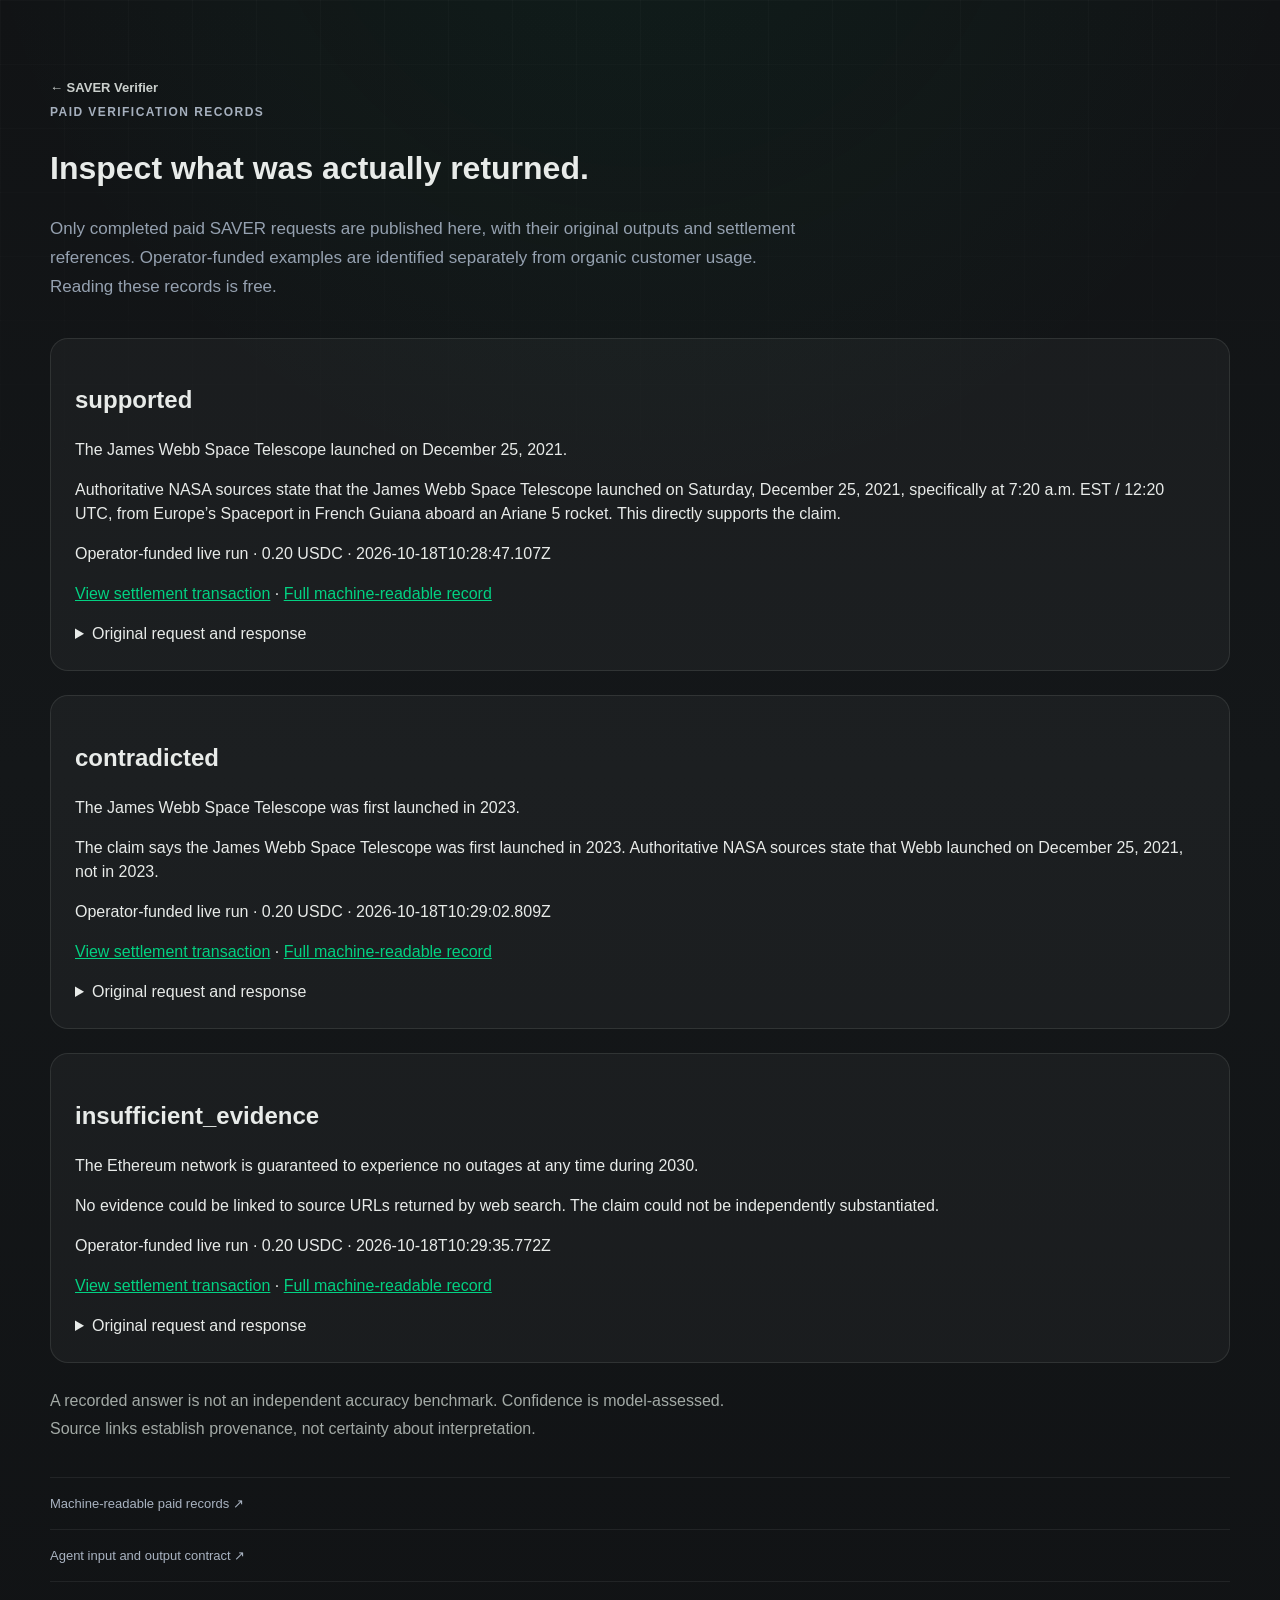
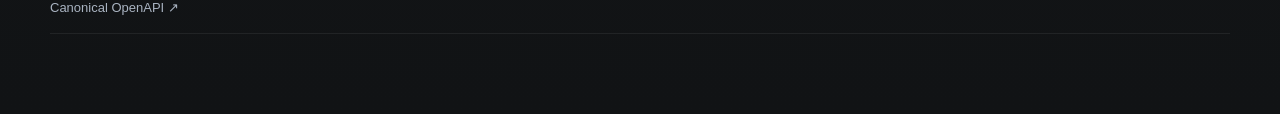
==== examples/index.html @ f785741b "Publish autonomous agent contracts and three genuine paid verification examples" ====
<!doctype html>
<html lang="en">
<head>
<meta charset="utf-8"><meta name="viewport" content="width=device-width,initial-scale=1">
<title>Paid verification records — SAVER Verifier</title>
<meta name="description" content="Actual operator-funded SAVER verification records with requests, responses and settlement references. No simulated outputs.">
<link rel="canonical" href="https://saververify.com/examples/">
<link rel="stylesheet" href="/styles.css"><link rel="icon" href="/favicon.svg" type="image/svg+xml">
</head>
<body><main class="shell example-page">
<a class="text-link" href="/">← SAVER Verifier</a>
<div class="section-heading"><span class="section-kicker">Paid verification records</span>
<h1>Inspect what was actually returned.</h1>
<p>Only completed paid SAVER requests are published here, with their original outputs and settlement references. Operator-funded examples are identified separately from organic customer usage. Reading these records is free.</p></div>
<div id="paid-records" class="example-list"><article class="example-card"><h2>supported</h2><p>The James Webb Space Telescope launched on December 25, 2021.</p><p>Authoritative NASA sources state that the James Webb Space Telescope launched on Saturday, December 25, 2021, specifically at 7:20 a.m. EST / 12:20 UTC, from Europe’s Spaceport in French Guiana aboard an Ariane 5 rocket. This directly supports the claim.</p><p>Operator-funded live run · 0.20 USDC · 2026-10-18T10:28:47.107Z</p><p><a href="https://basescan.org/tx/0x2c19eb3339f306b65682e3620b5ef20d0d8996d5da538718c95f332c08f8957e" rel="noreferrer">View settlement transaction</a> · <a href="webb-launch-date.json">Full machine-readable record</a></p><details><summary>Original request and response</summary><h3>Request</h3><pre>{
  &quot;claim&quot;: &quot;The James Webb Space Telescope launched on December 25, 2021.&quot;,
  &quot;context&quot;: &quot;Operator-funded paid example capture for the SAVER website. Assess the claim normally; do not tailor the verdict to an expected example category.&quot;
}</pre><h3>Response</h3><pre>{
  &quot;schemaVersion&quot;: &quot;2.0&quot;,
  &quot;requestId&quot;: &quot;saver-paid-example-20261018-webb-launch-date&quot;,
  &quot;status&quot;: &quot;supported&quot;,
  &quot;confidence&quot;: 0.99,
  &quot;explanation&quot;: &quot;Authoritative NASA sources state that the James Webb Space Telescope launched on Saturday, December 25, 2021, specifically at 7:20 a.m. EST / 12:20 UTC, from Europe’s Spaceport in French Guiana aboard an Ariane 5 rocket. This directly supports the claim.&quot;,
  &quot;domain&quot;: &quot;general-verification&quot;,
  &quot;timestamp&quot;: &quot;2026-10-18T10:28:46.217Z&quot;,
  &quot;confidenceType&quot;: &quot;model_assessed&quot;,
  &quot;evidence&quot;: [
    {
      &quot;id&quot;: &quot;e1&quot;,
      &quot;text&quot;: &quot;A NASA news article says Arianespace’s Ariane 5 rocket launched with NASA’s James Webb Space Telescope onboard on Saturday, Dec. 25, 2021, from the Guiana Space Centre in Kourou, French Guiana.&quot;,
      &quot;relation&quot;: &quot;supports&quot;,
      &quot;sourceIds&quot;: [
        &quot;s1&quot;
      ]
    }
  ],
  &quot;sources&quot;: [
    {
      &quot;id&quot;: &quot;s1&quot;,
      &quot;title&quot;: &quot;nasa.gov&quot;,
      &quot;url&quot;: &quot;https://www.nasa.gov/solar-system/nasas-webb-telescope-launches-to-see-first-galaxies-distant-worlds&quot;
    }
  ]
}</pre></details></article><article class="example-card"><h2>contradicted</h2><p>The James Webb Space Telescope was first launched in 2023.</p><p>The claim says the James Webb Space Telescope was first launched in 2023. Authoritative NASA sources state that Webb launched on December 25, 2021, not in 2023.</p><p>Operator-funded live run · 0.20 USDC · 2026-10-18T10:29:02.809Z</p><p><a href="https://basescan.org/tx/0x2ec38c4c9e566949212ee1dcc5f7c29d7182fbfc5908f9b1f6ebacd72a38ca81" rel="noreferrer">View settlement transaction</a> · <a href="webb-wrong-year.json">Full machine-readable record</a></p><details><summary>Original request and response</summary><h3>Request</h3><pre>{
  &quot;claim&quot;: &quot;The James Webb Space Telescope was first launched in 2023.&quot;,
  &quot;context&quot;: &quot;Operator-funded paid example capture for the SAVER website. Assess the claim normally; do not tailor the verdict to an expected example category.&quot;
}</pre><h3>Response</h3><pre>{
  &quot;schemaVersion&quot;: &quot;2.0&quot;,
  &quot;requestId&quot;: &quot;saver-paid-example-20261018-webb-wrong-year&quot;,
  &quot;status&quot;: &quot;contradicted&quot;,
  &quot;confidence&quot;: 0.99,
  &quot;explanation&quot;: &quot;The claim says the James Webb Space Telescope was first launched in 2023. Authoritative NASA sources state that Webb launched on December 25, 2021, not in 2023.&quot;,
  &quot;domain&quot;: &quot;general-verification&quot;,
  &quot;timestamp&quot;: &quot;2026-10-18T10:29:01.900Z&quot;,
  &quot;confidenceType&quot;: &quot;model_assessed&quot;,
  &quot;evidence&quot;: [
    {
      &quot;id&quot;: &quot;e1&quot;,
      &quot;text&quot;: &quot;A NASA news release published for the launch states that NASA’s James Webb Space Telescope launched at 7:20 a.m. EST on Saturday, December 25, 2021.&quot;,
      &quot;relation&quot;: &quot;contradicts&quot;,
      &quot;sourceIds&quot;: [
        &quot;s1&quot;
      ]
    }
  ],
  &quot;sources&quot;: [
    {
      &quot;id&quot;: &quot;s1&quot;,
      &quot;title&quot;: &quot;nasa.gov&quot;,
      &quot;url&quot;: &quot;https://www.nasa.gov/solar-system/nasas-webb-telescope-launches-to-see-first-galaxies-distant-worlds&quot;
    }
  ]
}</pre></details></article><article class="example-card"><h2>insufficient_evidence</h2><p>The Ethereum network is guaranteed to experience no outages at any time during 2030.</p><p>No evidence could be linked to source URLs returned by web search. The claim could not be independently substantiated.</p><p>Operator-funded live run · 0.20 USDC · 2026-10-18T10:29:35.772Z</p><p><a href="https://basescan.org/tx/0xedd1a785948a56e331753f829fb2a17b0570a62f57e8e623222a72f6e15004c4" rel="noreferrer">View settlement transaction</a> · <a href="future-guarantee.json">Full machine-readable record</a></p><details><summary>Original request and response</summary><h3>Request</h3><pre>{
  &quot;claim&quot;: &quot;The Ethereum network is guaranteed to experience no outages at any time during 2030.&quot;,
  &quot;context&quot;: &quot;Operator-funded paid example capture for the SAVER website. Assess the claim normally; do not tailor the verdict to an expected example category.&quot;
}</pre><h3>Response</h3><pre>{
  &quot;schemaVersion&quot;: &quot;2.0&quot;,
  &quot;requestId&quot;: &quot;saver-paid-example-20261018-future-guarantee&quot;,
  &quot;status&quot;: &quot;insufficient_evidence&quot;,
  &quot;confidence&quot;: 0,
  &quot;explanation&quot;: &quot;No evidence could be linked to source URLs returned by web search. The claim could not be independently substantiated.&quot;,
  &quot;domain&quot;: &quot;general-verification&quot;,
  &quot;timestamp&quot;: &quot;2026-10-18T10:29:35.033Z&quot;,
  &quot;confidenceType&quot;: &quot;model_assessed&quot;,
  &quot;evidence&quot;: [],
  &quot;sources&quot;: []
}</pre></details></article></div>
<p class="agent-note">A recorded answer is not an independent accuracy benchmark. Confidence is model-assessed. Source links establish provenance, not certainty about interpretation.</p>
<div class="link-stack"><a href="/examples.json">Machine-readable paid records ↗</a><a href="/agent-tool.json">Agent input and output contract ↗</a><a href="https://api.saververify.com/openapi.json">Canonical OpenAPI ↗</a></div>
</main></body></html>
---- styles.css ----
:root {
  --bg: #111315;
  --bg-2: #171a1d;
  --surface: rgba(255,255,255,.035);
  --surface-2: rgba(255,255,255,.055);
  --line: rgba(235,238,236,.10);
  --line-strong: rgba(235,238,236,.16);
  --text: #e8ebe9;
  --muted: #a3aaa6;
  --muted-2: #747b77;
  --accent: #03D182;
  --accent-2: #2a2e31;
  --accent-3: #5a615d;
  --danger: #ff7d7d;
  --shadow: 0 30px 80px rgba(0,0,0,.38);
  --radius: 24px;
  --radius-sm: 16px;
  --shell: 1180px;
}

* { box-sizing: border-box; }

html {
  scroll-behavior: smooth;
  background: var(--bg);
}

body {
  margin: 0;
  min-width: 320px;
  background:
    radial-gradient(circle at 50% -10%, rgba(3,209,130,.06), transparent 34%),
    linear-gradient(180deg, #111315 0%, #141719 45%, #111315 100%);
  color: var(--text);
  font-family: "Nunito", ui-sans-serif, -apple-system, BlinkMacSystemFont, "Segoe UI", sans-serif;
  line-height: 1.5;
  overflow-x: hidden;
}

body::before {
  content: "";
  position: fixed;
  inset: 0;
  pointer-events: none;
  background-image:
    linear-gradient(rgba(255,255,255,.018) 1px, transparent 1px),
    linear-gradient(90deg, rgba(255,255,255,.018) 1px, transparent 1px);
  background-size: 64px 64px;
  mask-image: linear-gradient(to bottom, black, transparent 70%);
  z-index: 0;
}

a { color: inherit; text-decoration: none; }
button, input, textarea, select { font: inherit; }

::selection {
  background: rgba(113,246,187,.25);
  color: white;
}

.shell {
  width: min(calc(100% - 40px), var(--shell));
  margin-inline: auto;
  position: relative;
  z-index: 2;
}

.noise {
  position: fixed;
  inset: 0;
  z-index: 1;
  pointer-events: none;
  opacity: .025;
  background-image: url("data:image/svg+xml,%3Csvg viewBox='0 0 180 180' xmlns='http://www.w3.org/2000/svg'%3E%3Cfilter id='n'%3E%3CfeTurbulence type='fractalNoise' baseFrequency='.9' numOctaves='4' stitchTiles='stitch'/%3E%3C/filter%3E%3Crect width='100%25' height='100%25' filter='url(%23n)' opacity='.85'/%3E%3C/svg%3E");
}

.page-glow {
  position: fixed;
  width: 540px;
  height: 540px;
  border-radius: 50%;
  filter: blur(120px);
  opacity: .09;
  pointer-events: none;
  z-index: 0;
}
.page-glow-a { top: 8%; left: -240px; background: #03D182; }
.page-glow-b { top: 38%; right: -250px; background: #4a504c; }

.site-header {
  position: sticky;
  top: 0;
  z-index: 20;
  backdrop-filter: blur(18px);
  -webkit-backdrop-filter: blur(18px);
  background: linear-gradient(to bottom, rgba(17,19,21,.94), rgba(17,19,21,.72));
  border-bottom: 1px solid rgba(255,255,255,.055);
}

.nav-wrap {
  height: 78px;
  display: flex;
  align-items: center;
  justify-content: space-between;
  gap: 30px;
}

.brand {
  display: inline-flex;
  align-items: center;
  gap: 11px;
  flex: 0 0 auto;
}

.brand-mark {
  width: 34px;
  height: 34px;
  display: grid;
  place-items: center;
}

.brand-mark svg {
  width: 34px;
  height: 34px;
  fill: rgba(113,246,187,.06);
  stroke: var(--accent);
  stroke-width: 1.8;
  stroke-linejoin: round;
  stroke-linecap: round;
}

.brand-copy {
  display: flex;
  align-items: baseline;
  gap: 7px;
  letter-spacing: -.02em;
}
.brand-copy strong {
  font-size: 14px;
  letter-spacing: .09em;
}
.brand-copy span {
  color: var(--muted);
  font-size: 14px;
}

.desktop-nav {
  display: flex;
  align-items: center;
  gap: 30px;
  margin-left: auto;
}

.desktop-nav a {
  color: #b4bdc9;
  font-size: 14px;
  transition: color .2s ease;
}
.desktop-nav a:hover { color: #ecefed; }

.button {
  min-height: 46px;
  padding: 0 18px;
  border: 1px solid var(--line);
  border-radius: 12px;
  display: inline-flex;
  align-items: center;
  justify-content: center;
  gap: 10px;
  font-size: 14px;
  font-weight: 650;
  letter-spacing: -.01em;
  transition: transform .2s ease, border-color .2s ease, background .2s ease, color .2s ease;
}

.button:hover { transform: translateY(-1px); }

.button-primary {
  color: #0f1512;
  border-color: rgba(113,246,187,.75);
  background: linear-gradient(135deg, #03D182, #03bd76);
  box-shadow: 0 12px 34px rgba(93,243,178,.14), inset 0 1px rgba(255,255,255,.5);
}
.button-primary:hover { background: linear-gradient(135deg, #18dc92, #03c67b); }

.button-secondary {
  color: #d9ddda;
  background: rgba(255,255,255,.035);
}
.button-secondary:hover {
  background: rgba(255,255,255,.06);
  border-color: var(--line-strong);
}

.button-ghost {
  min-height: 40px;
  padding-inline: 15px;
  color: #d0d5d2;
  background: rgba(255,255,255,.028);
}

.button-large {
  min-height: 54px;
  border-radius: 14px;
  padding-inline: 22px;
  font-size: 15px;
}

.hero {
  min-height: 760px;
  padding-top: 112px;
  padding-bottom: 110px;
  display: grid;
  grid-template-columns: 1.02fr .98fr;
  align-items: center;
  gap: 76px;
}

.eyebrow, .section-kicker {
  color: #a6b0be;
  font-size: 12px;
  font-weight: 700;
  letter-spacing: .12em;
  text-transform: uppercase;
}

.eyebrow {
  display: inline-flex;
  align-items: center;
  gap: 9px;
  padding: 7px 10px 7px 9px;
  border: 1px solid rgba(255,255,255,.08);
  border-radius: 999px;
  background: rgba(255,255,255,.025);
}

.eyebrow-separator { color: #59605c; }

.live-dot {
  width: 7px;
  height: 7px;
  border-radius: 50%;
  background: var(--accent);
  box-shadow: 0 0 0 5px rgba(113,246,187,.08), 0 0 18px rgba(113,246,187,.6);
}

.hero h1 {
  margin: 28px 0 24px;
  font-size: clamp(60px, 6.2vw, 92px);
  line-height: .98;
  letter-spacing: -.065em;
  max-width: 780px;
}

.gradient-text {
  color: transparent;
  background: linear-gradient(90deg, #e5e8e6 0%, #03D182 46%, #a6aca8 100%);
  -webkit-background-clip: text;
  background-clip: text;
}

.hero-lede {
  max-width: 640px;
  margin: 0;
  color: #aeb8c5;
  font-size: 19px;
  line-height: 1.7;
  letter-spacing: -.015em;
}

.hero-actions {
  display: flex;
  align-items: center;
  gap: 12px;
  margin-top: 34px;
  flex-wrap: wrap;
}

.hero-micro {
  margin-top: 27px;
  display: flex;
  align-items: center;
  gap: 14px;
  flex-wrap: wrap;
  color: #7d8581;
  font-size: 12px;
}
.hero-micro span:not(:last-child)::after {
  content: "•";
  margin-left: 14px;
  color: #434946;
}

.hero-panel {
  position: relative;
  min-height: 520px;
  display: grid;
  place-items: center;
}

.terminal-card {
  width: 100%;
  max-width: 520px;
  border: 1px solid rgba(255,255,255,.12);
  border-radius: 24px;
  background:
    linear-gradient(180deg, rgba(255,255,255,.055), rgba(255,255,255,.018)),
    rgba(9,13,19,.78);
  box-shadow: var(--shadow), inset 0 1px rgba(255,255,255,.06);
  overflow: hidden;
  position: relative;
}

.terminal-card::before {
  content: "";
  position: absolute;
  inset: 0;
  pointer-events: none;
  background: radial-gradient(circle at 65% 0%, rgba(113,246,187,.07), transparent 33%);
}

.terminal-top {
  height: 56px;
  padding: 0 18px;
  border-bottom: 1px solid rgba(255,255,255,.07);
  display: grid;
  grid-template-columns: 1fr auto 1fr;
  align-items: center;
  position: relative;
  z-index: 1;
}

.terminal-dots { display: flex; gap: 6px; }
.terminal-dots span {
  width: 7px;
  height: 7px;
  border-radius: 50%;
  background: #3a4350;
}
.terminal-label {
  color: #7e8782;
  font-family: ui-monospace, SFMono-Regular, Menlo, Consolas, monospace;
  font-size: 11px;
}
.terminal-status {
  justify-self: end;
  color: var(--accent);
  font-size: 10px;
  font-weight: 800;
  letter-spacing: .12em;
}

.terminal-flow {
  padding: 28px 22px 24px;
  position: relative;
  z-index: 1;
}

.flow-row {
  display: grid;
  grid-template-columns: 34px 1fr;
  gap: 14px;
  align-items: start;
}

.flow-index {
  width: 30px;
  height: 30px;
  display: grid;
  place-items: center;
  border: 1px solid rgba(255,255,255,.1);
  border-radius: 9px;
  color: #6f7873;
  font-size: 10px;
  font-weight: 800;
  background: rgba(255,255,255,.025);
}

.flow-main { min-width: 0; }

.flow-label {
  display: block;
  margin: 0 0 8px;
  color: #69716d;
  font-size: 10px;
  font-weight: 800;
  letter-spacing: .12em;
  text-transform: uppercase;
}

.flow-main code {
  display: block;
  color: #d4d9d6;
  font-family: ui-monospace, SFMono-Regular, Menlo, Consolas, monospace;
  font-size: 12px;
  line-height: 1.65;
  white-space: normal;
}

.flow-connector {
  width: 1px;
  height: 26px;
  margin: 7px 0 7px 15px;
  background: linear-gradient(to bottom, rgba(113,246,187,.36), rgba(113,246,187,.03));
}

.verify-chip {
  display: inline-flex;
  align-items: center;
  min-height: 29px;
  padding: 0 10px;
  border: 1px solid rgba(113,246,187,.18);
  border-radius: 999px;
  color: #72e2b4;
  background: rgba(113,246,187,.055);
  font-size: 11px;
  font-weight: 700;
}

.result-row .flow-index {
  border-color: rgba(113,246,187,.22);
  color: var(--accent);
}

.result-grid {
  display: grid;
  grid-template-columns: repeat(3, 1fr);
  border: 1px solid rgba(255,255,255,.08);
  border-radius: 12px;
  overflow: hidden;
}

.result-grid > div {
  padding: 11px 12px;
  background: rgba(255,255,255,.02);
}
.result-grid > div + div {
  border-left: 1px solid rgba(255,255,255,.06);
}
.result-grid span {
  display: block;
  color: #747c78;
  font-size: 9px;
  text-transform: uppercase;
  letter-spacing: .08em;
}
.result-grid strong {
  display: block;
  margin-top: 4px;
  color: #d6dbd8;
  font-size: 10px;
}
.result-grid strong.positive { color: var(--accent); }

.terminal-footer {
  padding: 14px 20px;
  border-top: 1px solid rgba(255,255,255,.06);
  display: flex;
  gap: 12px;
  flex-wrap: wrap;
  background: rgba(0,0,0,.12);
}
.terminal-footer span {
  color: #646d68;
  font-family: ui-monospace, SFMono-Regular, Menlo, Consolas, monospace;
  font-size: 9px;
}

.floating-badge {
  position: absolute;
  padding: 12px 14px;
  min-width: 185px;
  display: flex;
  align-items: center;
  gap: 11px;
  border: 1px solid rgba(255,255,255,.1);
  border-radius: 15px;
  background: rgba(10,14,20,.83);
  box-shadow: 0 18px 45px rgba(0,0,0,.32);
  backdrop-filter: blur(14px);
}
.badge-a { right: -34px; top: 82px; }
.badge-b { left: -36px; bottom: 72px; }
.badge-icon {
  width: 31px;
  height: 31px;
  display: grid;
  place-items: center;
  border-radius: 10px;
  color: var(--accent);
  background: rgba(113,246,187,.06);
  border: 1px solid rgba(113,246,187,.15);
  font-weight: 800;
}
.floating-badge strong,
.floating-badge span { display: block; }
.floating-badge strong { font-size: 11px; }
.floating-badge div span {
  margin-top: 2px;
  color: #737b77;
  font-size: 10px;
}

.proof-strip {
  border-top: 1px solid rgba(255,255,255,.06);
  border-bottom: 1px solid rgba(255,255,255,.06);
  background: rgba(255,255,255,.015);
}

.proof-grid {
  min-height: 116px;
  display: grid;
  grid-template-columns: repeat(5, 1fr);
}

.proof-item {
  padding: 26px 24px;
  display: flex;
  flex-direction: column;
  justify-content: center;
  gap: 5px;
}
.proof-item + .proof-item { border-left: 1px solid rgba(255,255,255,.055); }
.proof-kicker {
  color: #6a726e;
  font-size: 9px;
  font-weight: 800;
  letter-spacing: .11em;
  text-transform: uppercase;
}
.proof-item strong {
  color: #dce2e9;
  font-size: 15px;
  letter-spacing: -.02em;
}

.section {
  padding-top: 126px;
  padding-bottom: 126px;
}

.section-dark {
  border-top: 1px solid rgba(255,255,255,.055);
  border-bottom: 1px solid rgba(255,255,255,.055);
  background:
    radial-gradient(circle at 50% 0%, rgba(113,246,187,.045), transparent 35%),
    rgba(255,255,255,.012);
}

.section-heading { max-width: 820px; }
.section-heading.compact { max-width: 650px; }
.section-heading h2,
.security-copy h2,
.code-copy h2,
.cta-inner h2 {
  margin: 16px 0 20px;
  font-size: clamp(38px, 4.4vw, 62px);
  line-height: 1.06;
  letter-spacing: -.052em;
}
.section-heading p,
.security-copy p,
.code-copy p {
  max-width: 760px;
  margin: 0;
  color: #95a1b0;
  font-size: 17px;
  line-height: 1.72;
}
.section-heading em {
  color: #d7dcd9;
  font-style: normal;
}

.feature-grid {
  margin-top: 62px;
  display: grid;
  grid-template-columns: repeat(3, 1fr);
  gap: 16px;
}

.feature-card {
  min-height: 270px;
  padding: 26px;
  border: 1px solid rgba(255,255,255,.08);
  border-radius: 22px;
  background:
    linear-gradient(180deg, rgba(255,255,255,.03), rgba(255,255,255,.012));
  transition: transform .22s ease, border-color .22s ease, background .22s ease;
}
.feature-card:hover {
  transform: translateY(-3px);
  border-color: rgba(113,246,187,.18);
  background: linear-gradient(180deg, rgba(113,246,187,.035), rgba(255,255,255,.014));
}
.feature-icon {
  width: 37px;
  height: 37px;
  display: grid;
  place-items: center;
  border: 1px solid rgba(255,255,255,.08);
  border-radius: 11px;
  color: #7d8999;
  font-size: 10px;
  font-weight: 800;
  background: rgba(255,255,255,.02);
}
.feature-card h3 {
  margin: 56px 0 12px;
  font-size: 20px;
  letter-spacing: -.03em;
}
.feature-card p {
  margin: 0;
  color: #8b97a7;
  font-size: 14px;
  line-height: 1.7;
}

.workflow {
  margin-top: 56px;
  display: grid;
  grid-template-columns: 1fr auto 1fr auto 1fr auto 1fr;
  align-items: stretch;
  border: 1px solid rgba(255,255,255,.08);
  border-radius: 22px;
  overflow: hidden;
  background: rgba(255,255,255,.016);
}

.workflow-step {
  min-height: 220px;
  padding: 24px;
}
.workflow-step span {
  color: #68716c;
  font-size: 10px;
  font-weight: 800;
}
.workflow-step strong {
  display: block;
  margin-top: 58px;
  font-size: 20px;
  letter-spacing: -.03em;
}
.workflow-step p {
  margin: 10px 0 0;
  color: #838b87;
  font-size: 13px;
  line-height: 1.6;
}
.workflow-step.emphasis {
  background: linear-gradient(180deg, rgba(113,246,187,.05), rgba(113,246,187,.012));
}
.workflow-step.emphasis strong { color: #7de4b8; }
.workflow-arrow {
  display: grid;
  place-items: center;
  color: #3f4b58;
  font-size: 18px;
}

.code-section {
  display: grid;
  grid-template-columns: .82fr 1.18fr;
  gap: 82px;
  align-items: center;
}

.code-copy code {
  color: #78e7b5;
  font-family: ui-monospace, SFMono-Regular, Menlo, Consolas, monospace;
}

.link-stack {
  margin-top: 34px;
  border-top: 1px solid rgba(255,255,255,.07);
}
.link-stack a {
  min-height: 52px;
  display: flex;
  align-items: center;
  justify-content: space-between;
  border-bottom: 1px solid rgba(255,255,255,.07);
  color: #a9b3c1;
  font-size: 13px;
  transition: color .2s ease, padding .2s ease;
}
.link-stack a:hover {
  color: white;
  padding-left: 5px;
}

.code-card {
  border: 1px solid rgba(255,255,255,.11);
  border-radius: 22px;
  background: #080b10;
  overflow: hidden;
  box-shadow: var(--shadow);
}

.code-tabs {
  height: 54px;
  padding: 0 14px;
  display: flex;
  align-items: center;
  gap: 5px;
  border-bottom: 1px solid rgba(255,255,255,.07);
  background: rgba(255,255,255,.018);
}

.code-tab, .copy-button {
  border: 0;
  color: #747c78;
  background: transparent;
  cursor: pointer;
  font-size: 11px;
  font-weight: 700;
}
.code-tab {
  height: 32px;
  padding: 0 10px;
  border-radius: 8px;
}
.code-tab.active {
  color: #d8ddda;
  background: rgba(255,255,255,.055);
}
.copy-button {
  margin-left: auto;
  padding: 7px 9px;
  border: 1px solid rgba(255,255,255,.07);
  border-radius: 8px;
}
.copy-button:hover { color: white; }

.code-pane {
  min-height: 330px;
  margin: 0;
  padding: 30px;
  display: none;
  overflow-x: auto;
}
.code-pane.active { display: block; }
.code-pane code {
  color: #aeb8c6;
  font-family: ui-monospace, SFMono-Regular, Menlo, Consolas, monospace;
  font-size: 13px;
  line-height: 1.8;
  white-space: pre-wrap;
}

.security-section {
  border-top: 1px solid rgba(255,255,255,.055);
  border-bottom: 1px solid rgba(255,255,255,.055);
  background:
    radial-gradient(circle at 10% 20%, rgba(113,246,187,.045), transparent 32%),
    rgba(255,255,255,.012);
}

.security-grid {
  display: grid;
  grid-template-columns: .9fr 1.1fr;
  gap: 84px;
  align-items: center;
}

.text-link {
  display: inline-flex;
  gap: 8px;
  margin-top: 30px;
  color: #cbd0cd;
  font-size: 13px;
  font-weight: 700;
}
.text-link:hover { color: var(--accent); }

.security-card {
  border: 1px solid rgba(255,255,255,.1);
  border-radius: 22px;
  overflow: hidden;
  background: linear-gradient(180deg, rgba(255,255,255,.035), rgba(255,255,255,.015));
  box-shadow: 0 24px 70px rgba(0,0,0,.22);
}

.audit-row {
  min-height: 106px;
  padding: 24px;
  display: grid;
  grid-template-columns: auto 1fr auto;
  gap: 14px;
  align-items: center;
  border-bottom: 1px solid rgba(255,255,255,.07);
  background: rgba(113,246,187,.025);
}
.audit-mark {
  width: 42px;
  height: 42px;
  display: grid;
  place-items: center;
  border-radius: 50%;
  color: #0f1512;
  background: var(--accent);
  font-weight: 900;
}
.audit-label {
  display: block;
  color: #758293;
  font-size: 10px;
  text-transform: uppercase;
  letter-spacing: .08em;
}
.audit-row strong {
  display: block;
  margin-top: 3px;
  font-size: 20px;
  letter-spacing: -.02em;
}
.audit-version {
  color: #79817d;
  font-family: ui-monospace, SFMono-Regular, Menlo, Consolas, monospace;
  font-size: 11px;
}

.security-points > div {
  padding: 20px 24px;
  display: grid;
  grid-template-columns: 30px 1fr;
  gap: 13px;
}
.security-points > div + div { border-top: 1px solid rgba(255,255,255,.06); }
.security-points span {
  color: #5f6c7c;
  font-size: 10px;
  font-weight: 800;
}
.security-points p {
  margin: 0;
  color: #9aa5b4;
  font-size: 13px;
  line-height: 1.65;
}

.ecosystem-grid {
  margin-top: 54px;
  display: grid;
  grid-template-columns: repeat(2, 1fr);
  gap: 14px;
}

.ecosystem-card {
  position: relative;
  min-height: 230px;
  padding: 26px;
  border: 1px solid rgba(255,255,255,.08);
  border-radius: 20px;
  background: rgba(255,255,255,.018);
  transition: transform .2s ease, border-color .2s ease, background .2s ease;
}
.ecosystem-card:hover {
  transform: translateY(-2px);
  border-color: rgba(113,246,187,.18);
  background: rgba(113,246,187,.018);
}
.ecosystem-tag {
  color: #667385;
  font-size: 9px;
  font-weight: 800;
  letter-spacing: .11em;
  text-transform: uppercase;
}
.ecosystem-card strong {
  display: block;
  margin-top: 46px;
  font-size: 22px;
  letter-spacing: -.03em;
}
.ecosystem-card p {
  max-width: 430px;
  margin: 10px 0 0;
  color: #8490a0;
  font-size: 13px;
  line-height: 1.65;
}
.ecosystem-card p code {
  color: #75dfb1;
  font-family: ui-monospace, SFMono-Regular, Menlo, Consolas, monospace;
}
.ecosystem-arrow {
  position: absolute;
  right: 22px;
  top: 22px;
  color: #566373;
}

.cta-section {
  padding: 80px 0;
  border-top: 1px solid rgba(255,255,255,.06);
  background:
    radial-gradient(circle at 70% 50%, rgba(113,246,187,.075), transparent 26%),
    linear-gradient(180deg, rgba(255,255,255,.015), transparent);
}

.cta-inner {
  min-height: 330px;
  padding: 60px;
  display: grid;
  grid-template-columns: 1fr auto;
  gap: 50px;
  align-items: center;
  border: 1px solid rgba(255,255,255,.09);
  border-radius: 28px;
  background:
    radial-gradient(circle at 84% 34%, rgba(113,246,187,.08), transparent 24%),
    linear-gradient(135deg, rgba(255,255,255,.045), rgba(255,255,255,.014));
  box-shadow: inset 0 1px rgba(255,255,255,.04);
}

.cta-inner h2 {
  margin-bottom: 0;
  max-width: 700px;
}

.cta-actions {
  display: flex;
  flex-direction: column;
  align-items: stretch;
  gap: 12px;
}

.cta-note {
  color: #6f7773;
  font-size: 10px;
  text-align: center;
}

.site-footer {
  padding: 54px 0 70px;
  border-top: 1px solid rgba(255,255,255,.06);
}

.footer-grid {
  display: grid;
  grid-template-columns: 1.3fr 1fr auto;
  gap: 50px;
  align-items: start;
}
.footer-brand { margin-bottom: 15px; }
.footer-grid p {
  margin: 0;
  color: #6b736f;
  font-size: 12px;
}
.footer-links {
  display: grid;
  grid-template-columns: repeat(2, minmax(0, 1fr));
  gap: 11px 30px;
}
.footer-links a,
.footer-meta span {
  color: #79817d;
  font-size: 12px;
}
.footer-links a:hover { color: white; }
.footer-meta {
  display: flex;
  flex-direction: column;
  gap: 9px;
  text-align: right;
}

.reveal {
  opacity: 0;
  transform: translateY(18px);
  transition: opacity .7s cubic-bezier(.22,.61,.36,1), transform .7s cubic-bezier(.22,.61,.36,1);
}
.reveal.visible {
  opacity: 1;
  transform: translateY(0);
}
.reveal-delay { transition-delay: .12s; }

@media (prefers-reduced-motion: reduce) {
  html { scroll-behavior: auto; }
  .reveal { opacity: 1; transform: none; transition: none; }
  .button, .feature-card, .ecosystem-card { transition: none; }
}

@media (max-width: 980px) {
  .desktop-nav { display: none; }
  .hero {
    min-height: auto;
    grid-template-columns: 1fr;
    gap: 72px;
    padding-top: 86px;
  }
  .hero-copy { max-width: 760px; }
  .hero-panel { min-height: 500px; }
  .terminal-card { max-width: 620px; }
  .badge-a { right: 2%; }
  .badge-b { left: 2%; }
  .proof-grid { grid-template-columns: repeat(3, 1fr); }
  .proof-item:nth-child(4),
  .proof-item:nth-child(5) { border-top: 1px solid rgba(255,255,255,.055); }
  .feature-grid { grid-template-columns: 1fr; }
  .feature-card { min-height: 220px; }
  .feature-card h3 { margin-top: 36px; }
  .workflow {
    grid-template-columns: 1fr;
  }
  .workflow-arrow {
    height: 44px;
    transform: rotate(90deg);
  }
  .workflow-step { min-height: 180px; }
  .workflow-step strong { margin-top: 40px; }
  .code-section,
  .security-grid {
    grid-template-columns: 1fr;
    gap: 60px;
  }
  .cta-inner {
    grid-template-columns: 1fr;
  }
  .cta-actions {
    align-items: flex-start;
  }
  .footer-grid {
    grid-template-columns: 1fr 1fr;
  }
  .footer-meta {
    grid-column: 1 / -1;
    flex-direction: row;
    text-align: left;
  }
}

@media (max-width: 680px) {
  .shell { width: min(calc(100% - 28px), var(--shell)); }
  .nav-wrap { height: 68px; }
  .nav-cta { display: none; }
  .hero {
    padding-top: 64px;
    padding-bottom: 82px;
  }
  .hero h1 { font-size: clamp(50px, 15vw, 72px); }
  .hero-lede { font-size: 17px; }
  .hero-actions { align-items: stretch; }
  .hero-actions .button { width: 100%; }
  .hero-micro span::after { display: none; }
  .hero-panel { min-height: auto; padding-bottom: 84px; }
  .floating-badge {
    position: static;
    margin-top: 12px;
    width: 100%;
  }
  .terminal-card { max-width: none; }
  .result-grid { grid-template-columns: 1fr; }
  .result-grid > div + div {
    border-left: 0;
    border-top: 1px solid rgba(255,255,255,.06);
  }
  .proof-grid { grid-template-columns: repeat(2, 1fr); }
  .proof-item { padding: 20px 16px; }
  .proof-item:nth-child(n+3) { border-top: 1px solid rgba(255,255,255,.055); }
  .proof-item:nth-child(odd) { border-left: 0; }
  .section { padding-top: 92px; padding-bottom: 92px; }
  .section-heading h2,
  .security-copy h2,
  .code-copy h2,
  .cta-inner h2 {
    font-size: clamp(36px, 11vw, 52px);
  }
  .ecosystem-grid { grid-template-columns: 1fr; }
  .code-pane { min-height: 290px; padding: 22px; }
  .cta-inner { padding: 34px 24px; }
  .footer-grid { grid-template-columns: 1fr; }
  .footer-meta { grid-column: auto; }
}

@media (max-width: 430px) {
  .brand-copy span { display: none; }
  .eyebrow-separator { display: none; }
  .eyebrow { gap: 7px; font-size: 10px; }
  .terminal-flow { padding-inline: 16px; }
  .workflow-step { padding: 20px; }
}


/* Usable without JavaScript; animation is progressive enhancement. */
.reveal { opacity: 1; transform: none; }
.agent-note { color: var(--muted); max-width: 78ch; margin-top: 24px; line-height: 1.75; }
.example-list { display: grid; gap: 24px; margin-top: 36px; }
.example-card { border: 1px solid var(--line); border-radius: 18px; padding: 24px; background: var(--surface); }
.example-card pre { overflow: auto; max-height: 560px; padding: 18px; background: #080b10; border-radius: 12px; font-size: 12px; }
.example-card a { color: var(--accent); text-decoration: underline; overflow-wrap: anywhere; }
.example-card h2 { font-size: 24px; }
.example-page { padding-block: 48px 80px; }

.code-pane { max-height: 520px; overflow: auto; }
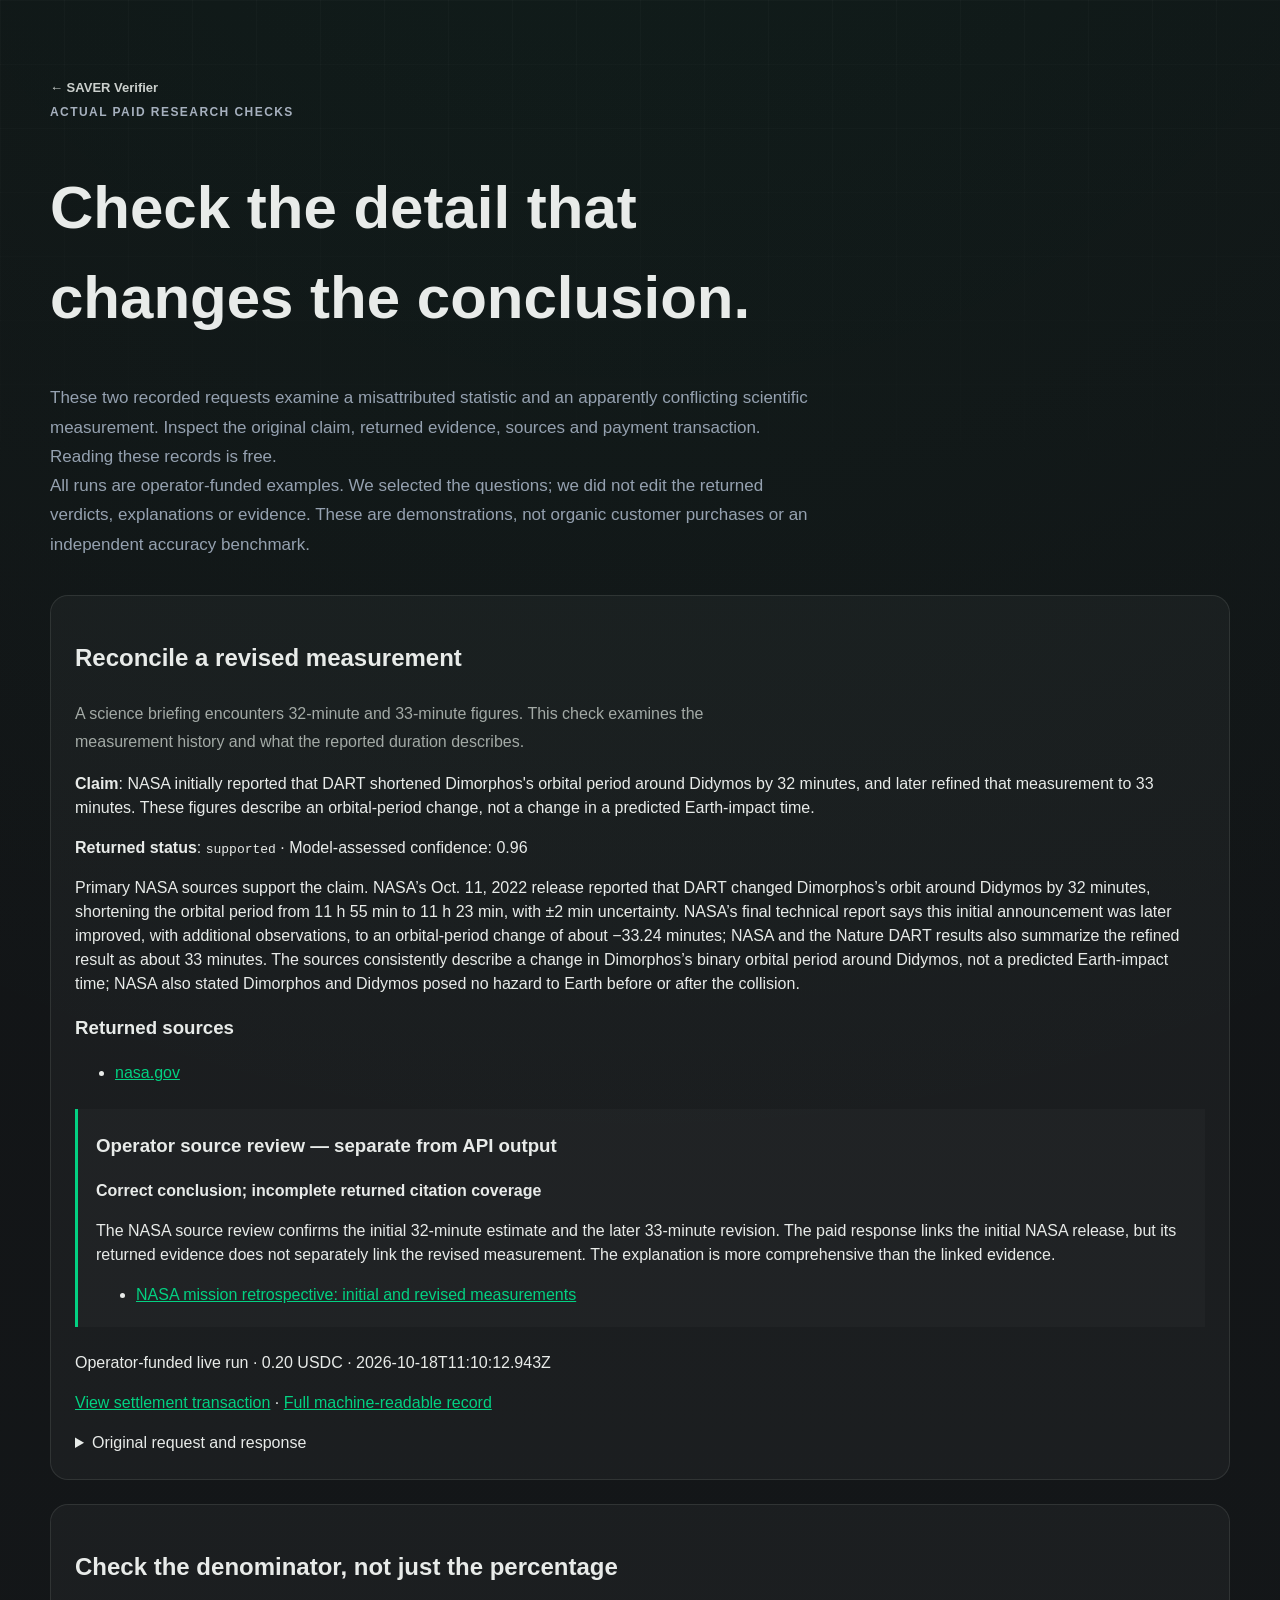
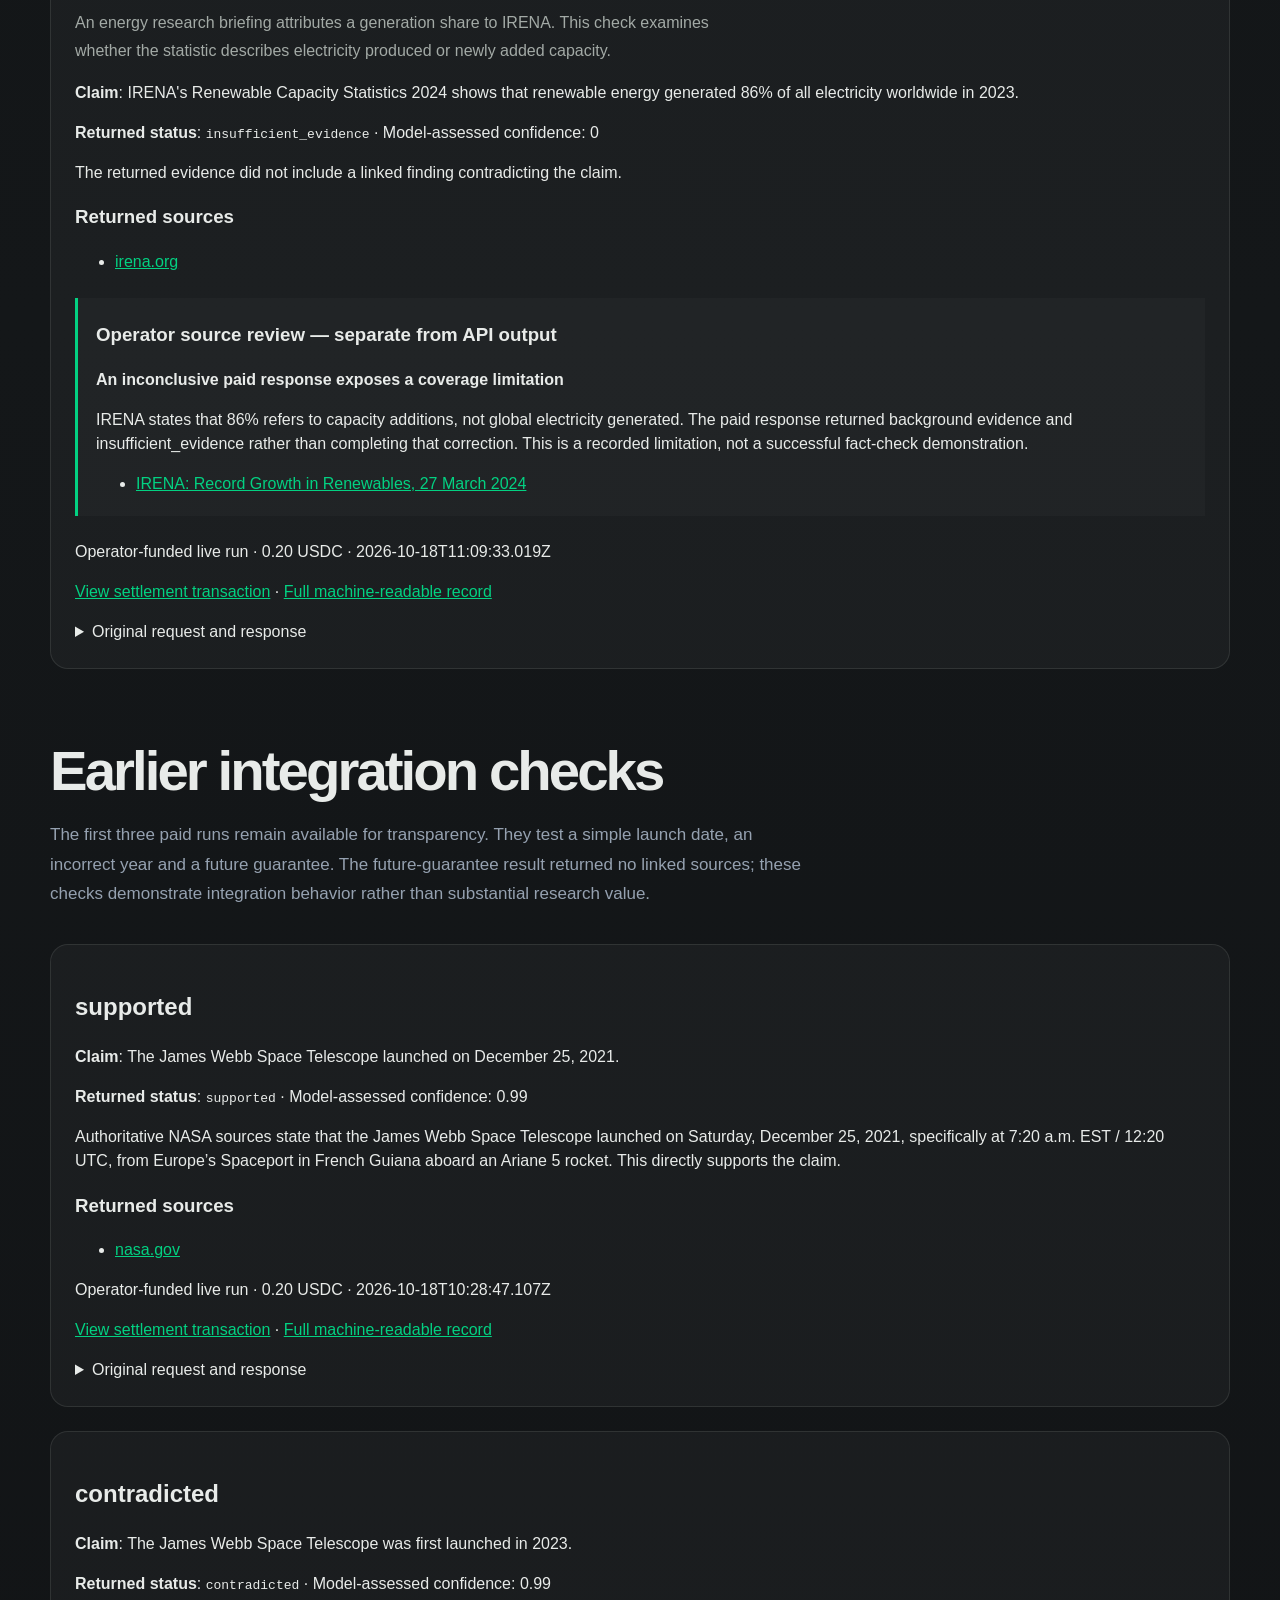
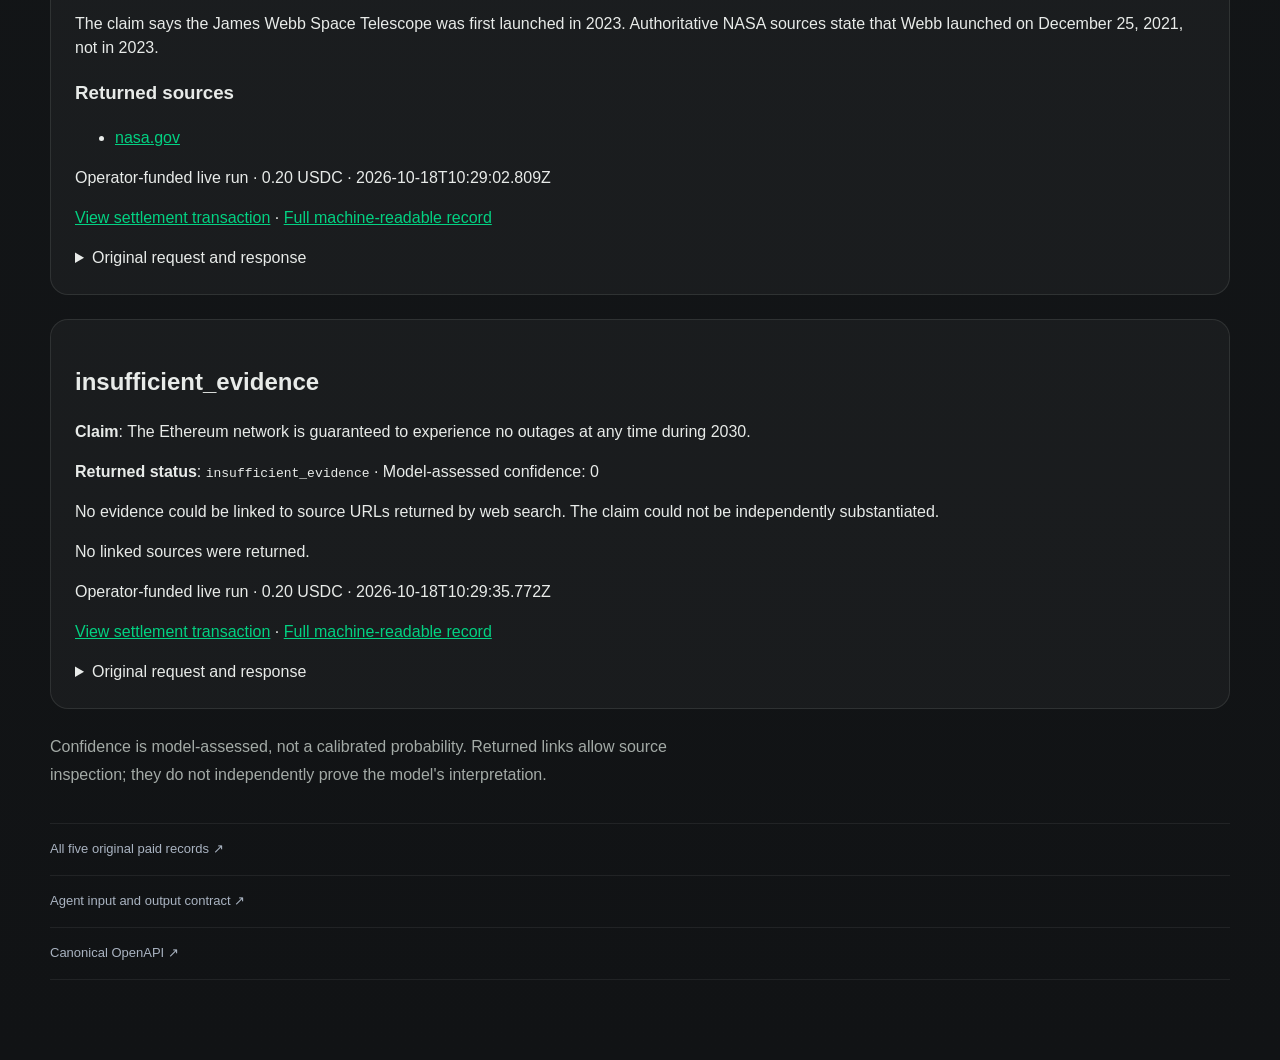
==== commit 88ae3a99: "Publish two genuine research checks with transparent source reviews" ====
--- a/examples/index.html
+++ b/examples/index.html
@@ -1,18 +1,81 @@
 <!doctype html>
-<html lang="en">
-<head>
-<meta charset="utf-8"><meta name="viewport" content="width=device-width,initial-scale=1">
-<title>Paid verification records — SAVER Verifier</title>
-<meta name="description" content="Actual operator-funded SAVER verification records with requests, responses and settlement references. No simulated outputs.">
+<html lang="en"><head><meta charset="utf-8"><meta name="viewport" content="width=device-width,initial-scale=1">
+<title>Research checks with real paid reports — SAVER Verifier</title>
+<meta name="description" content="Inspect real paid research checks: capacity versus generation, revised scientific measurements, original responses and Base settlement transactions.">
 <link rel="canonical" href="https://saververify.com/examples/">
-<link rel="stylesheet" href="/styles.css"><link rel="icon" href="/favicon.svg" type="image/svg+xml">
-</head>
-<body><main class="shell example-page">
-<a class="text-link" href="/">← SAVER Verifier</a>
-<div class="section-heading"><span class="section-kicker">Paid verification records</span>
-<h1>Inspect what was actually returned.</h1>
-<p>Only completed paid SAVER requests are published here, with their original outputs and settlement references. Operator-funded examples are identified separately from organic customer usage. Reading these records is free.</p></div>
-<div id="paid-records" class="example-list"><article class="example-card"><h2>supported</h2><p>The James Webb Space Telescope launched on December 25, 2021.</p><p>Authoritative NASA sources state that the James Webb Space Telescope launched on Saturday, December 25, 2021, specifically at 7:20 a.m. EST / 12:20 UTC, from Europe’s Spaceport in French Guiana aboard an Ariane 5 rocket. This directly supports the claim.</p><p>Operator-funded live run · 0.20 USDC · 2026-10-18T10:28:47.107Z</p><p><a href="https://basescan.org/tx/0x2c19eb3339f306b65682e3620b5ef20d0d8996d5da538718c95f332c08f8957e" rel="noreferrer">View settlement transaction</a> · <a href="webb-launch-date.json">Full machine-readable record</a></p><details><summary>Original request and response</summary><h3>Request</h3><pre>{
+<link rel="stylesheet" href="/styles.css?v=20261018-research"><link rel="icon" href="/favicon.svg" type="image/svg+xml"></head>
+<body><main class="shell example-page"><a class="text-link" href="/">← SAVER Verifier</a>
+<div class="section-heading"><span class="section-kicker">Actual paid research checks</span>
+<h1>Check the detail that changes the conclusion.</h1>
+<p>These two recorded requests examine a misattributed statistic and an apparently conflicting scientific measurement. Inspect the original claim, returned evidence, sources and payment transaction. Reading these records is free.</p>
+<p>All runs are operator-funded examples. We selected the questions; we did not edit the returned verdicts, explanations or evidence. These are demonstrations, not organic customer purchases or an independent accuracy benchmark.</p></div>
+<div class="example-list"><article class="example-card"><h2>Reconcile a revised measurement</h2><p class="agent-note">A science briefing encounters 32-minute and 33-minute figures. This check examines the measurement history and what the reported duration describes.</p><p><strong>Claim</strong>: NASA initially reported that DART shortened Dimorphos&#x27;s orbital period around Didymos by 32 minutes, and later refined that measurement to 33 minutes. These figures describe an orbital-period change, not a change in a predicted Earth-impact time.</p><p><strong>Returned status</strong>: <code>supported</code> · Model-assessed confidence: 0.96</p><p>Primary NASA sources support the claim. NASA’s Oct. 11, 2022 release reported that DART changed Dimorphos’s orbit around Didymos by 32 minutes, shortening the orbital period from 11 h 55 min to 11 h 23 min, with ±2 min uncertainty. NASA’s final technical report says this initial announcement was later improved, with additional observations, to an orbital-period change of about −33.24 minutes; NASA and the Nature DART results also summarize the refined result as about 33 minutes. The sources consistently describe a change in Dimorphos’s binary orbital period around Didymos, not a predicted Earth-impact time; NASA also stated Dimorphos and Didymos posed no hazard to Earth before or after the collision.</p><h3>Returned sources</h3><ul><li><a href="https://www.nasa.gov/news-release/nasa-confirms-dart-mission-impact-changed-asteroids-motion-in-space" rel="noreferrer">nasa.gov</a></li></ul><aside class="source-review"><h3>Operator source review — separate from API output</h3><p><strong>Correct conclusion; incomplete returned citation coverage</strong></p><p>The NASA source review confirms the initial 32-minute estimate and the later 33-minute revision. The paid response links the initial NASA release, but its returned evidence does not separately link the revised measurement. The explanation is more comprehensive than the linked evidence.</p><ul><li><a href="https://www.nasa.gov/science-research/planetary-science/from-impact-to-innovation-a-year-of-science-and-triumph-for-historic-dart-mission/" rel="noreferrer">NASA mission retrospective: initial and revised measurements</a></li></ul></aside><p>Operator-funded live run · 0.20 USDC · 2026-10-18T11:10:12.943Z</p><p><a href="https://basescan.org/tx/0x2495ff98b5448b22f0c94ffe83ccec472a24fd7bb118783faa84fbaf7f6885cd" rel="noreferrer">View settlement transaction</a> · <a href="dart-measurement-revision.json">Full machine-readable record</a></p><details><summary>Original request and response</summary><h3>Request</h3><pre>{
+  &quot;claim&quot;: &quot;NASA initially reported that DART shortened Dimorphos&#x27;s orbital period around Didymos by 32 minutes, and later refined that measurement to 33 minutes. These figures describe an orbital-period change, not a change in a predicted Earth-impact time.&quot;,
+  &quot;context&quot;: &quot;Checking apparently conflicting figures in a science and engineering briefing. Assess the original and revised measurements and what they measure, using primary sources.&quot;
+}</pre><h3>Response</h3><pre>{
+  &quot;schemaVersion&quot;: &quot;2.0&quot;,
+  &quot;requestId&quot;: &quot;saver-research-example-20261018-dart-measurement-revision&quot;,
+  &quot;status&quot;: &quot;supported&quot;,
+  &quot;confidence&quot;: 0.96,
+  &quot;explanation&quot;: &quot;Primary NASA sources support the claim. NASA’s Oct. 11, 2022 release reported that DART changed Dimorphos’s orbit around Didymos by 32 minutes, shortening the orbital period from 11 h 55 min to 11 h 23 min, with ±2 min uncertainty. NASA’s final technical report says this initial announcement was later improved, with additional observations, to an orbital-period change of about −33.24 minutes; NASA and the Nature DART results also summarize the refined result as about 33 minutes. The sources consistently describe a change in Dimorphos’s binary orbital period around Didymos, not a predicted Earth-impact time; NASA also stated Dimorphos and Didymos posed no hazard to Earth before or after the collision.&quot;,
+  &quot;domain&quot;: &quot;general-verification&quot;,
+  &quot;timestamp&quot;: &quot;2026-10-18T11:10:12.212Z&quot;,
+  &quot;confidenceType&quot;: &quot;model_assessed&quot;,
+  &quot;evidence&quot;: [
+    {
+      &quot;id&quot;: &quot;e1&quot;,
+      &quot;text&quot;: &quot;NASA’s Oct. 11, 2022 release stated that before DART, Dimorphos took 11 hours 55 minutes to orbit Didymos, and that the impact altered Dimorphos’s orbit around Didymos by 32 minutes, shortening it to 11 hours 23 minutes, with an uncertainty of about plus or minus 2 minutes.&quot;,
+      &quot;relation&quot;: &quot;supports&quot;,
+      &quot;sourceIds&quot;: [
+        &quot;s1&quot;
+      ]
+    },
+    {
+      &quot;id&quot;: &quot;e2&quot;,
+      &quot;text&quot;: &quot;NASA’s mission fact sheet described the planned measurement as telescopes observing the Didymos-Dimorphos system to measure the change in Dimorphos’s orbit around Didymos, and NASA’s Oct. 11 release stated neither Dimorphos nor Didymos posed any hazard to Earth before or after the controlled collision.&quot;,
+      &quot;relation&quot;: &quot;supports&quot;,
+      &quot;sourceIds&quot;: [
+        &quot;s1&quot;
+      ]
+    }
+  ],
+  &quot;sources&quot;: [
+    {
+      &quot;id&quot;: &quot;s1&quot;,
+      &quot;title&quot;: &quot;nasa.gov&quot;,
+      &quot;url&quot;: &quot;https://www.nasa.gov/news-release/nasa-confirms-dart-mission-impact-changed-asteroids-motion-in-space&quot;
+    }
+  ]
+}</pre></details></article><article class="example-card"><h2>Check the denominator, not just the percentage</h2><p class="agent-note">An energy research briefing attributes a generation share to IRENA. This check examines whether the statistic describes electricity produced or newly added capacity.</p><p><strong>Claim</strong>: IRENA&#x27;s Renewable Capacity Statistics 2024 shows that renewable energy generated 86% of all electricity worldwide in 2023.</p><p><strong>Returned status</strong>: <code>insufficient_evidence</code> · Model-assessed confidence: 0</p><p>The returned evidence did not include a linked finding contradicting the claim.</p><h3>Returned sources</h3><ul><li><a href="https://www.irena.org//Publications/2025/Jul/Renewable-energy-statistics-2025" rel="noreferrer">irena.org</a></li></ul><aside class="source-review"><h3>Operator source review — separate from API output</h3><p><strong>An inconclusive paid response exposes a coverage limitation</strong></p><p>IRENA states that 86% refers to capacity additions, not global electricity generated. The paid response returned background evidence and insufficient_evidence rather than completing that correction. This is a recorded limitation, not a successful fact-check demonstration.</p><ul><li><a href="https://www.irena.org/News/pressreleases/2024/Mar/Record-Growth-in-Renewables-but-Progress-Needs-to-be-Equitable" rel="noreferrer">IRENA: Record Growth in Renewables, 27 March 2024</a></li></ul></aside><p>Operator-funded live run · 0.20 USDC · 2026-10-18T11:09:33.019Z</p><p><a href="https://basescan.org/tx/0xb6c2a88bda4754f08f52c32ca7ebfa51389cbe68e084f4eab3fcb289f4cd63b0" rel="noreferrer">View settlement transaction</a> · <a href="renewables-capacity-vs-generation.json">Full machine-readable record</a></p><details><summary>Original request and response</summary><h3>Request</h3><pre>{
+  &quot;claim&quot;: &quot;IRENA&#x27;s Renewable Capacity Statistics 2024 shows that renewable energy generated 86% of all electricity worldwide in 2023.&quot;,
+  &quot;context&quot;: &quot;Checking a sentence in an energy-sector research briefing before publication. Verify the cited statistic, its measurement and denominator against primary sources; explain any material distinction.&quot;
+}</pre><h3>Response</h3><pre>{
+  &quot;schemaVersion&quot;: &quot;2.0&quot;,
+  &quot;requestId&quot;: &quot;saver-research-example-20261018-renewables-capacity-vs-generation&quot;,
+  &quot;status&quot;: &quot;insufficient_evidence&quot;,
+  &quot;confidence&quot;: 0,
+  &quot;explanation&quot;: &quot;The returned evidence did not include a linked finding contradicting the claim.&quot;,
+  &quot;domain&quot;: &quot;general-verification&quot;,
+  &quot;timestamp&quot;: &quot;2026-10-18T11:09:32.063Z&quot;,
+  &quot;confidenceType&quot;: &quot;model_assessed&quot;,
+  &quot;evidence&quot;: [
+    {
+      &quot;id&quot;: &quot;e1&quot;,
+      &quot;text&quot;: &quot;IRENA&#x27;s Renewable Energy Statistics 2025 page distinguishes capacity and generation datasets: capacity is presented in MW, generation in GWh, and the 2025 publication contains actual power generation data for 2015-2023. This supports the distinction that IRENA&#x27;s &#x27;capacity&#x27; statistics are not themselves a generated-electricity share.&quot;,
+      &quot;relation&quot;: &quot;context&quot;,
+      &quot;sourceIds&quot;: [
+        &quot;s1&quot;
+      ]
+    }
+  ],
+  &quot;sources&quot;: [
+    {
+      &quot;id&quot;: &quot;s1&quot;,
+      &quot;title&quot;: &quot;irena.org&quot;,
+      &quot;url&quot;: &quot;https://www.irena.org//Publications/2025/Jul/Renewable-energy-statistics-2025&quot;
+    }
+  ]
+}</pre></details></article></div><section class="section-heading archive-heading"><h2>Earlier integration checks</h2><p>The first three paid runs remain available for transparency. They test a simple launch date, an incorrect year and a future guarantee. The future-guarantee result returned no linked sources; these checks demonstrate integration behavior rather than substantial research value.</p></section><div class="example-list"><article class="example-card"><h2>supported</h2><p><strong>Claim</strong>: The James Webb Space Telescope launched on December 25, 2021.</p><p><strong>Returned status</strong>: <code>supported</code> · Model-assessed confidence: 0.99</p><p>Authoritative NASA sources state that the James Webb Space Telescope launched on Saturday, December 25, 2021, specifically at 7:20 a.m. EST / 12:20 UTC, from Europe’s Spaceport in French Guiana aboard an Ariane 5 rocket. This directly supports the claim.</p><h3>Returned sources</h3><ul><li><a href="https://www.nasa.gov/solar-system/nasas-webb-telescope-launches-to-see-first-galaxies-distant-worlds" rel="noreferrer">nasa.gov</a></li></ul><p>Operator-funded live run · 0.20 USDC · 2026-10-18T10:28:47.107Z</p><p><a href="https://basescan.org/tx/0x2c19eb3339f306b65682e3620b5ef20d0d8996d5da538718c95f332c08f8957e" rel="noreferrer">View settlement transaction</a> · <a href="webb-launch-date.json">Full machine-readable record</a></p><details><summary>Original request and response</summary><h3>Request</h3><pre>{
   &quot;claim&quot;: &quot;The James Webb Space Telescope launched on December 25, 2021.&quot;,
   &quot;context&quot;: &quot;Operator-funded paid example capture for the SAVER website. Assess the claim normally; do not tailor the verdict to an expected example category.&quot;
 }</pre><h3>Response</h3><pre>{
@@ -41,7 +104,7 @@
       &quot;url&quot;: &quot;https://www.nasa.gov/solar-system/nasas-webb-telescope-launches-to-see-first-galaxies-distant-worlds&quot;
     }
   ]
-}</pre></details></article><article class="example-card"><h2>contradicted</h2><p>The James Webb Space Telescope was first launched in 2023.</p><p>The claim says the James Webb Space Telescope was first launched in 2023. Authoritative NASA sources state that Webb launched on December 25, 2021, not in 2023.</p><p>Operator-funded live run · 0.20 USDC · 2026-10-18T10:29:02.809Z</p><p><a href="https://basescan.org/tx/0x2ec38c4c9e566949212ee1dcc5f7c29d7182fbfc5908f9b1f6ebacd72a38ca81" rel="noreferrer">View settlement transaction</a> · <a href="webb-wrong-year.json">Full machine-readable record</a></p><details><summary>Original request and response</summary><h3>Request</h3><pre>{
+}</pre></details></article><article class="example-card"><h2>contradicted</h2><p><strong>Claim</strong>: The James Webb Space Telescope was first launched in 2023.</p><p><strong>Returned status</strong>: <code>contradicted</code> · Model-assessed confidence: 0.99</p><p>The claim says the James Webb Space Telescope was first launched in 2023. Authoritative NASA sources state that Webb launched on December 25, 2021, not in 2023.</p><h3>Returned sources</h3><ul><li><a href="https://www.nasa.gov/solar-system/nasas-webb-telescope-launches-to-see-first-galaxies-distant-worlds" rel="noreferrer">nasa.gov</a></li></ul><p>Operator-funded live run · 0.20 USDC · 2026-10-18T10:29:02.809Z</p><p><a href="https://basescan.org/tx/0x2ec38c4c9e566949212ee1dcc5f7c29d7182fbfc5908f9b1f6ebacd72a38ca81" rel="noreferrer">View settlement transaction</a> · <a href="webb-wrong-year.json">Full machine-readable record</a></p><details><summary>Original request and response</summary><h3>Request</h3><pre>{
   &quot;claim&quot;: &quot;The James Webb Space Telescope was first launched in 2023.&quot;,
   &quot;context&quot;: &quot;Operator-funded paid example capture for the SAVER website. Assess the claim normally; do not tailor the verdict to an expected example category.&quot;
 }</pre><h3>Response</h3><pre>{
@@ -70,7 +133,7 @@
       &quot;url&quot;: &quot;https://www.nasa.gov/solar-system/nasas-webb-telescope-launches-to-see-first-galaxies-distant-worlds&quot;
     }
   ]
-}</pre></details></article><article class="example-card"><h2>insufficient_evidence</h2><p>The Ethereum network is guaranteed to experience no outages at any time during 2030.</p><p>No evidence could be linked to source URLs returned by web search. The claim could not be independently substantiated.</p><p>Operator-funded live run · 0.20 USDC · 2026-10-18T10:29:35.772Z</p><p><a href="https://basescan.org/tx/0xedd1a785948a56e331753f829fb2a17b0570a62f57e8e623222a72f6e15004c4" rel="noreferrer">View settlement transaction</a> · <a href="future-guarantee.json">Full machine-readable record</a></p><details><summary>Original request and response</summary><h3>Request</h3><pre>{
+}</pre></details></article><article class="example-card"><h2>insufficient_evidence</h2><p><strong>Claim</strong>: The Ethereum network is guaranteed to experience no outages at any time during 2030.</p><p><strong>Returned status</strong>: <code>insufficient_evidence</code> · Model-assessed confidence: 0</p><p>No evidence could be linked to source URLs returned by web search. The claim could not be independently substantiated.</p><p>No linked sources were returned.</p><p>Operator-funded live run · 0.20 USDC · 2026-10-18T10:29:35.772Z</p><p><a href="https://basescan.org/tx/0xedd1a785948a56e331753f829fb2a17b0570a62f57e8e623222a72f6e15004c4" rel="noreferrer">View settlement transaction</a> · <a href="future-guarantee.json">Full machine-readable record</a></p><details><summary>Original request and response</summary><h3>Request</h3><pre>{
   &quot;claim&quot;: &quot;The Ethereum network is guaranteed to experience no outages at any time during 2030.&quot;,
   &quot;context&quot;: &quot;Operator-funded paid example capture for the SAVER website. Assess the claim normally; do not tailor the verdict to an expected example category.&quot;
 }</pre><h3>Response</h3><pre>{
@@ -84,7 +147,4 @@
   &quot;confidenceType&quot;: &quot;model_assessed&quot;,
   &quot;evidence&quot;: [],
   &quot;sources&quot;: []
-}</pre></details></article></div>
-<p class="agent-note">A recorded answer is not an independent accuracy benchmark. Confidence is model-assessed. Source links establish provenance, not certainty about interpretation.</p>
-<div class="link-stack"><a href="/examples.json">Machine-readable paid records ↗</a><a href="/agent-tool.json">Agent input and output contract ↗</a><a href="https://api.saververify.com/openapi.json">Canonical OpenAPI ↗</a></div>
-</main></body></html>
+}</pre></details></article></div><p class="agent-note">Confidence is model-assessed, not a calibrated probability. Returned links allow source inspection; they do not independently prove the model's interpretation.</p><div class="link-stack"><a href="/examples.json">All five original paid records ↗</a><a href="/agent-tool.json">Agent input and output contract ↗</a><a href="https://api.saververify.com/openapi.json">Canonical OpenAPI ↗</a></div></main></body></html>
--- a/styles.css
+++ b/styles.css
@@ -1091,10 +1091,15 @@
 .reveal { opacity: 1; transform: none; }
 .agent-note { color: var(--muted); max-width: 78ch; margin-top: 24px; line-height: 1.75; }
 .example-list { display: grid; gap: 24px; margin-top: 36px; }
-.example-card { border: 1px solid var(--line); border-radius: 18px; padding: 24px; background: var(--surface); }
+.example-card { min-width: 0; border: 1px solid var(--line); border-radius: 18px; padding: 24px; background: var(--surface); }
 .example-card pre { overflow: auto; max-height: 560px; padding: 18px; background: #080b10; border-radius: 12px; font-size: 12px; }
 .example-card a { color: var(--accent); text-decoration: underline; overflow-wrap: anywhere; }
 .example-card h2 { font-size: 24px; }
 .example-page { padding-block: 48px 80px; }
 
 .code-pane { max-height: 520px; overflow: auto; }
+
+.archive-heading { margin-top: 72px; }
+.example-card p, .example-card li { overflow-wrap: anywhere; }
+.example-page h1 { font-size: clamp(32px, 6vw, 60px); }
+.source-review { border-left: 3px solid var(--accent); padding: 4px 18px; margin-block: 24px; background: rgba(255,255,255,.025); }
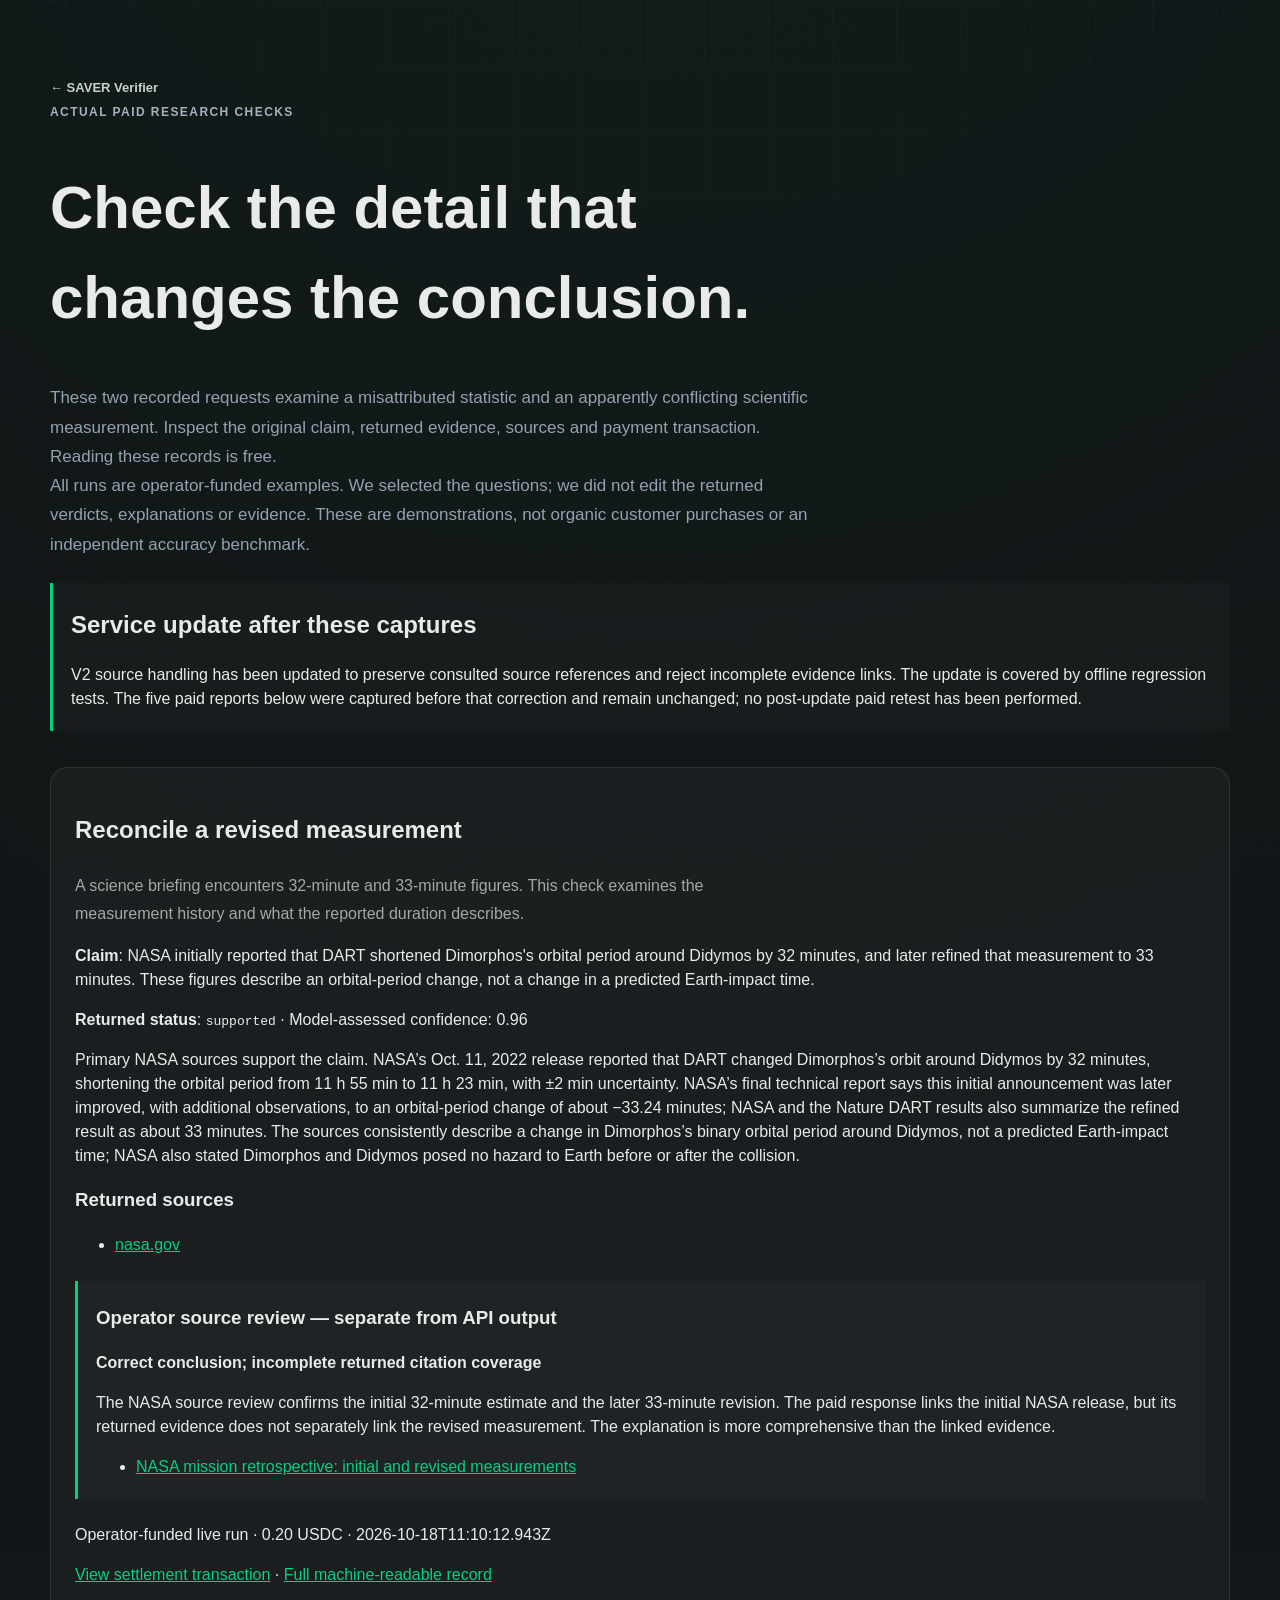
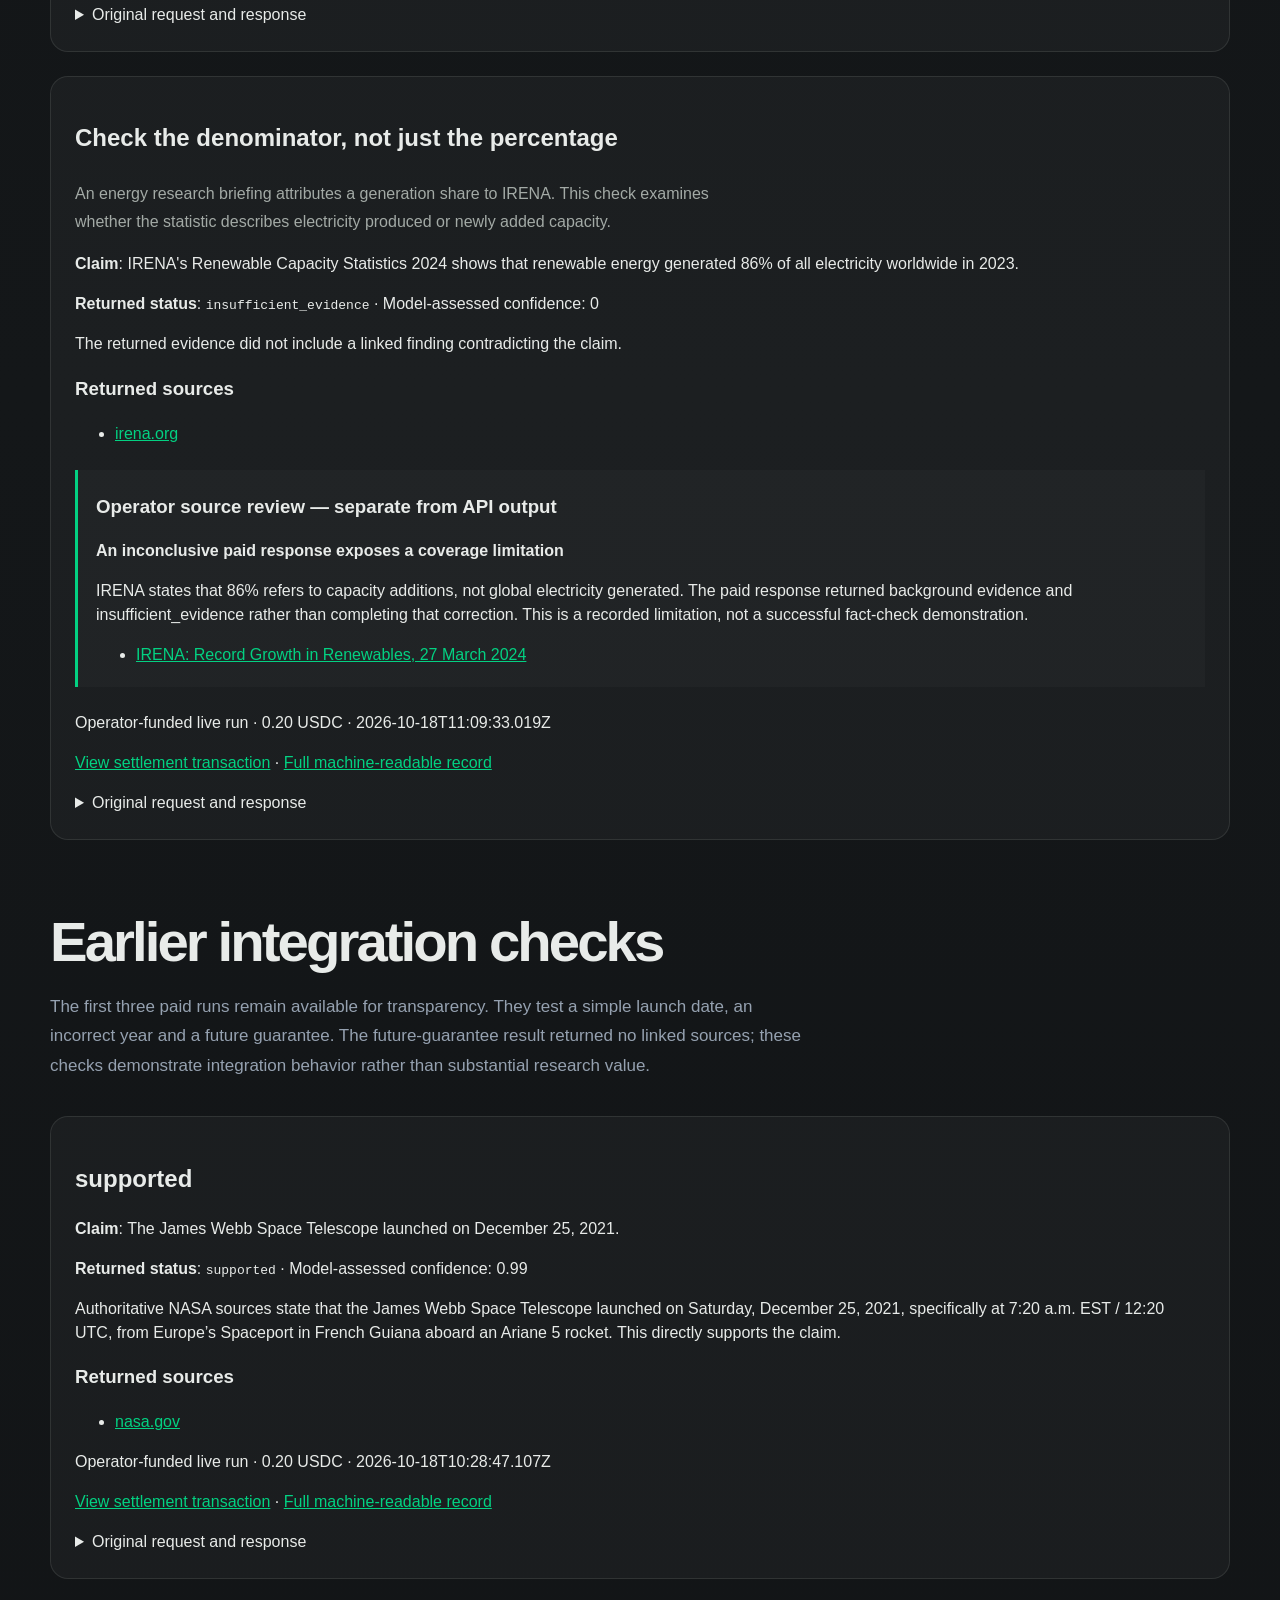
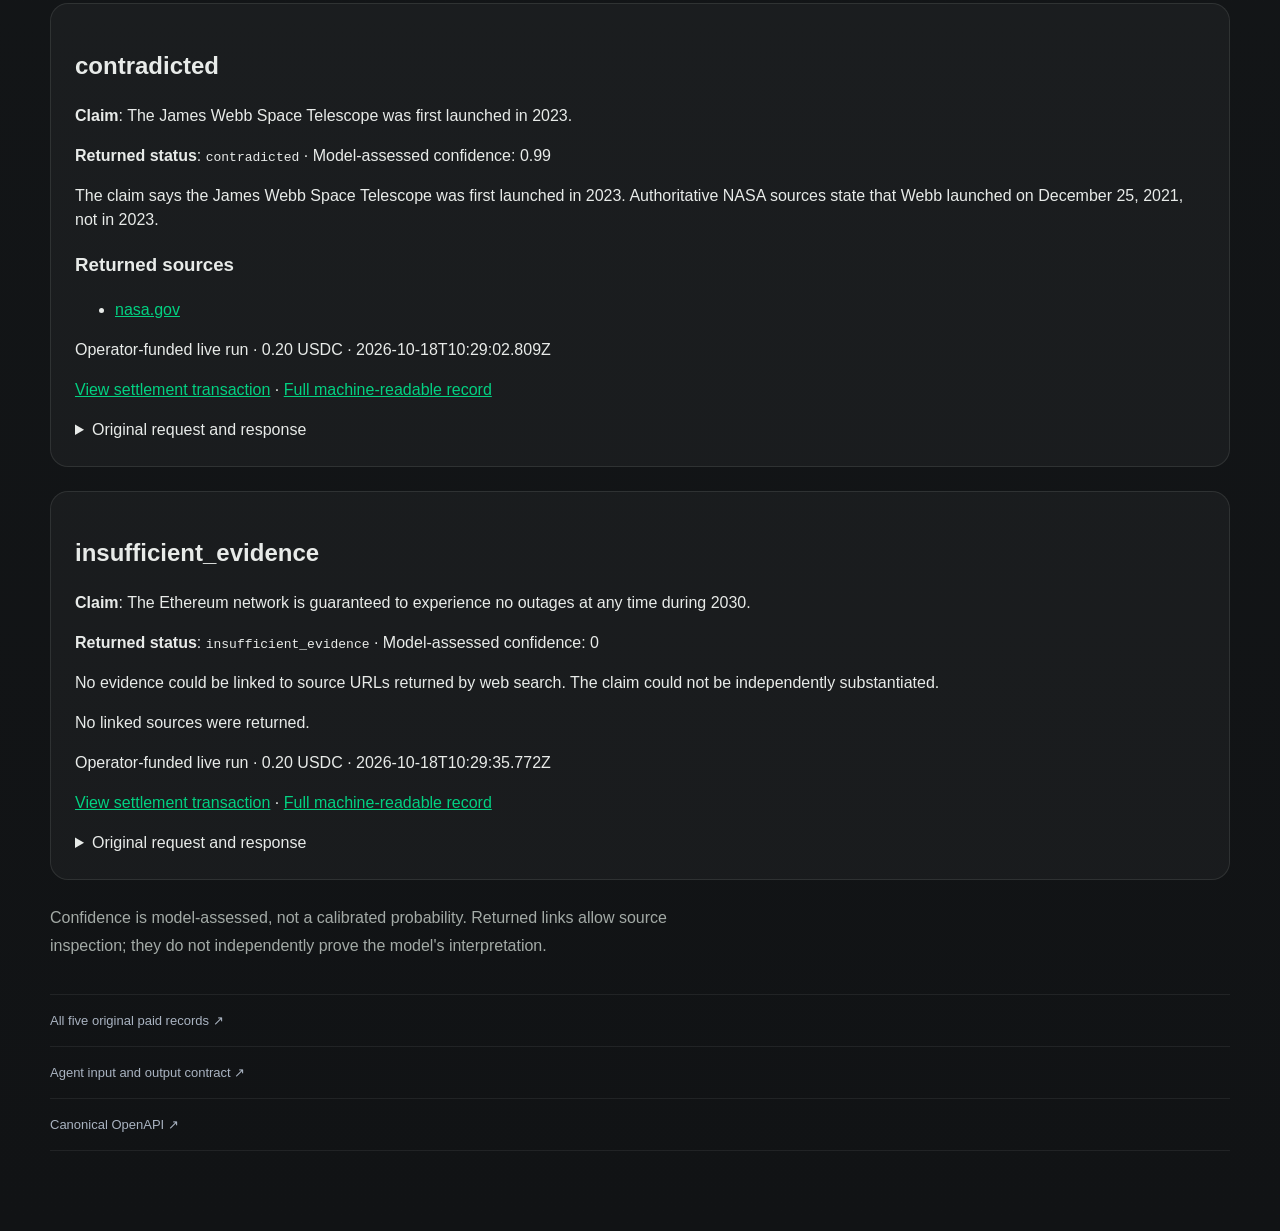
==== commit c926d127: "Preserve v2 consulted sources and reject incomplete evidence linkage" ====
--- a/examples/index.html
+++ b/examples/index.html
@@ -3,13 +3,13 @@
 <title>Research checks with real paid reports — SAVER Verifier</title>
 <meta name="description" content="Inspect real paid research checks: capacity versus generation, revised scientific measurements, original responses and Base settlement transactions.">
 <link rel="canonical" href="https://saververify.com/examples/">
-<link rel="stylesheet" href="/styles.css?v=20261018-research"><link rel="icon" href="/favicon.svg" type="image/svg+xml"></head>
+<link rel="stylesheet" href="/styles.css?v=20261018-research2"><link rel="icon" href="/favicon.svg" type="image/svg+xml"></head>
 <body><main class="shell example-page"><a class="text-link" href="/">← SAVER Verifier</a>
 <div class="section-heading"><span class="section-kicker">Actual paid research checks</span>
 <h1>Check the detail that changes the conclusion.</h1>
 <p>These two recorded requests examine a misattributed statistic and an apparently conflicting scientific measurement. Inspect the original claim, returned evidence, sources and payment transaction. Reading these records is free.</p>
 <p>All runs are operator-funded examples. We selected the questions; we did not edit the returned verdicts, explanations or evidence. These are demonstrations, not organic customer purchases or an independent accuracy benchmark.</p></div>
-<div class="example-list"><article class="example-card"><h2>Reconcile a revised measurement</h2><p class="agent-note">A science briefing encounters 32-minute and 33-minute figures. This check examines the measurement history and what the reported duration describes.</p><p><strong>Claim</strong>: NASA initially reported that DART shortened Dimorphos&#x27;s orbital period around Didymos by 32 minutes, and later refined that measurement to 33 minutes. These figures describe an orbital-period change, not a change in a predicted Earth-impact time.</p><p><strong>Returned status</strong>: <code>supported</code> · Model-assessed confidence: 0.96</p><p>Primary NASA sources support the claim. NASA’s Oct. 11, 2022 release reported that DART changed Dimorphos’s orbit around Didymos by 32 minutes, shortening the orbital period from 11 h 55 min to 11 h 23 min, with ±2 min uncertainty. NASA’s final technical report says this initial announcement was later improved, with additional observations, to an orbital-period change of about −33.24 minutes; NASA and the Nature DART results also summarize the refined result as about 33 minutes. The sources consistently describe a change in Dimorphos’s binary orbital period around Didymos, not a predicted Earth-impact time; NASA also stated Dimorphos and Didymos posed no hazard to Earth before or after the collision.</p><h3>Returned sources</h3><ul><li><a href="https://www.nasa.gov/news-release/nasa-confirms-dart-mission-impact-changed-asteroids-motion-in-space" rel="noreferrer">nasa.gov</a></li></ul><aside class="source-review"><h3>Operator source review — separate from API output</h3><p><strong>Correct conclusion; incomplete returned citation coverage</strong></p><p>The NASA source review confirms the initial 32-minute estimate and the later 33-minute revision. The paid response links the initial NASA release, but its returned evidence does not separately link the revised measurement. The explanation is more comprehensive than the linked evidence.</p><ul><li><a href="https://www.nasa.gov/science-research/planetary-science/from-impact-to-innovation-a-year-of-science-and-triumph-for-historic-dart-mission/" rel="noreferrer">NASA mission retrospective: initial and revised measurements</a></li></ul></aside><p>Operator-funded live run · 0.20 USDC · 2026-10-18T11:10:12.943Z</p><p><a href="https://basescan.org/tx/0x2495ff98b5448b22f0c94ffe83ccec472a24fd7bb118783faa84fbaf7f6885cd" rel="noreferrer">View settlement transaction</a> · <a href="dart-measurement-revision.json">Full machine-readable record</a></p><details><summary>Original request and response</summary><h3>Request</h3><pre>{
+<aside class="source-review"><h2>Service update after these captures</h2><p>V2 source handling has been updated to preserve consulted source references and reject incomplete evidence links. The update is covered by offline regression tests. The five paid reports below were captured before that correction and remain unchanged; no post-update paid retest has been performed.</p></aside><div class="example-list"><article class="example-card"><h2>Reconcile a revised measurement</h2><p class="agent-note">A science briefing encounters 32-minute and 33-minute figures. This check examines the measurement history and what the reported duration describes.</p><p><strong>Claim</strong>: NASA initially reported that DART shortened Dimorphos&#x27;s orbital period around Didymos by 32 minutes, and later refined that measurement to 33 minutes. These figures describe an orbital-period change, not a change in a predicted Earth-impact time.</p><p><strong>Returned status</strong>: <code>supported</code> · Model-assessed confidence: 0.96</p><p>Primary NASA sources support the claim. NASA’s Oct. 11, 2022 release reported that DART changed Dimorphos’s orbit around Didymos by 32 minutes, shortening the orbital period from 11 h 55 min to 11 h 23 min, with ±2 min uncertainty. NASA’s final technical report says this initial announcement was later improved, with additional observations, to an orbital-period change of about −33.24 minutes; NASA and the Nature DART results also summarize the refined result as about 33 minutes. The sources consistently describe a change in Dimorphos’s binary orbital period around Didymos, not a predicted Earth-impact time; NASA also stated Dimorphos and Didymos posed no hazard to Earth before or after the collision.</p><h3>Returned sources</h3><ul><li><a href="https://www.nasa.gov/news-release/nasa-confirms-dart-mission-impact-changed-asteroids-motion-in-space" rel="noreferrer">nasa.gov</a></li></ul><aside class="source-review"><h3>Operator source review — separate from API output</h3><p><strong>Correct conclusion; incomplete returned citation coverage</strong></p><p>The NASA source review confirms the initial 32-minute estimate and the later 33-minute revision. The paid response links the initial NASA release, but its returned evidence does not separately link the revised measurement. The explanation is more comprehensive than the linked evidence.</p><ul><li><a href="https://www.nasa.gov/science-research/planetary-science/from-impact-to-innovation-a-year-of-science-and-triumph-for-historic-dart-mission/" rel="noreferrer">NASA mission retrospective: initial and revised measurements</a></li></ul></aside><p>Operator-funded live run · 0.20 USDC · 2026-10-18T11:10:12.943Z</p><p><a href="https://basescan.org/tx/0x2495ff98b5448b22f0c94ffe83ccec472a24fd7bb118783faa84fbaf7f6885cd" rel="noreferrer">View settlement transaction</a> · <a href="dart-measurement-revision.json">Full machine-readable record</a></p><details><summary>Original request and response</summary><h3>Request</h3><pre>{
   &quot;claim&quot;: &quot;NASA initially reported that DART shortened Dimorphos&#x27;s orbital period around Didymos by 32 minutes, and later refined that measurement to 33 minutes. These figures describe an orbital-period change, not a change in a predicted Earth-impact time.&quot;,
   &quot;context&quot;: &quot;Checking apparently conflicting figures in a science and engineering briefing. Assess the original and revised measurements and what they measure, using primary sources.&quot;
 }</pre><h3>Response</h3><pre>{
--- a/styles.css
+++ b/styles.css
@@ -1103,3 +1103,9 @@
 .example-card p, .example-card li { overflow-wrap: anywhere; }
 .example-page h1 { font-size: clamp(32px, 6vw, 60px); }
 .source-review { border-left: 3px solid var(--accent); padding: 4px 18px; margin-block: 24px; background: rgba(255,255,255,.025); }
+
+/* Long paid claims must remain readable without badges covering their text. */
+.hero-panel { display: flex; flex-direction: column; align-items: stretch; gap: 12px; min-height: 0; padding-bottom: 0; }
+.hero-panel .terminal-card { max-width: none; }
+.hero-panel .floating-badge { position: static; margin-top: 0; min-width: 0; width: 100%; }
+.terminal-footer a { color: var(--accent); font-size: 11px; }
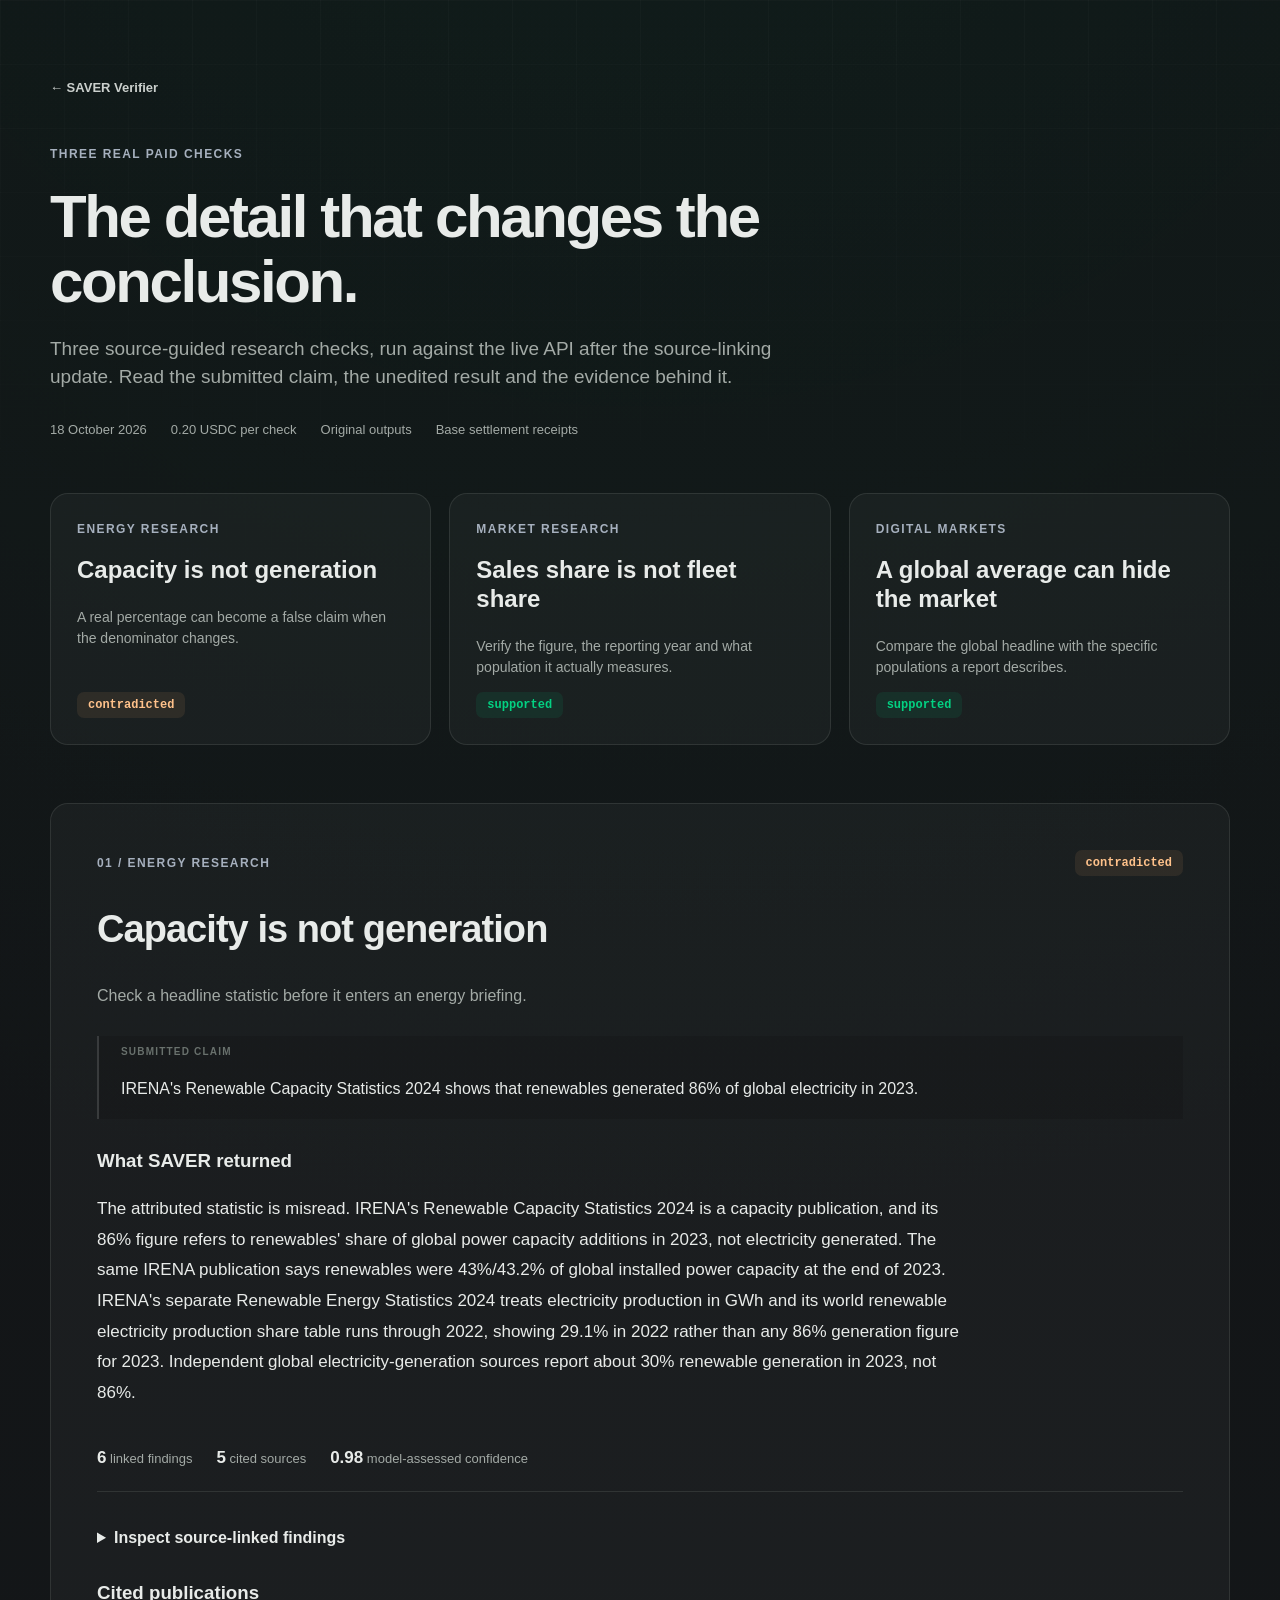
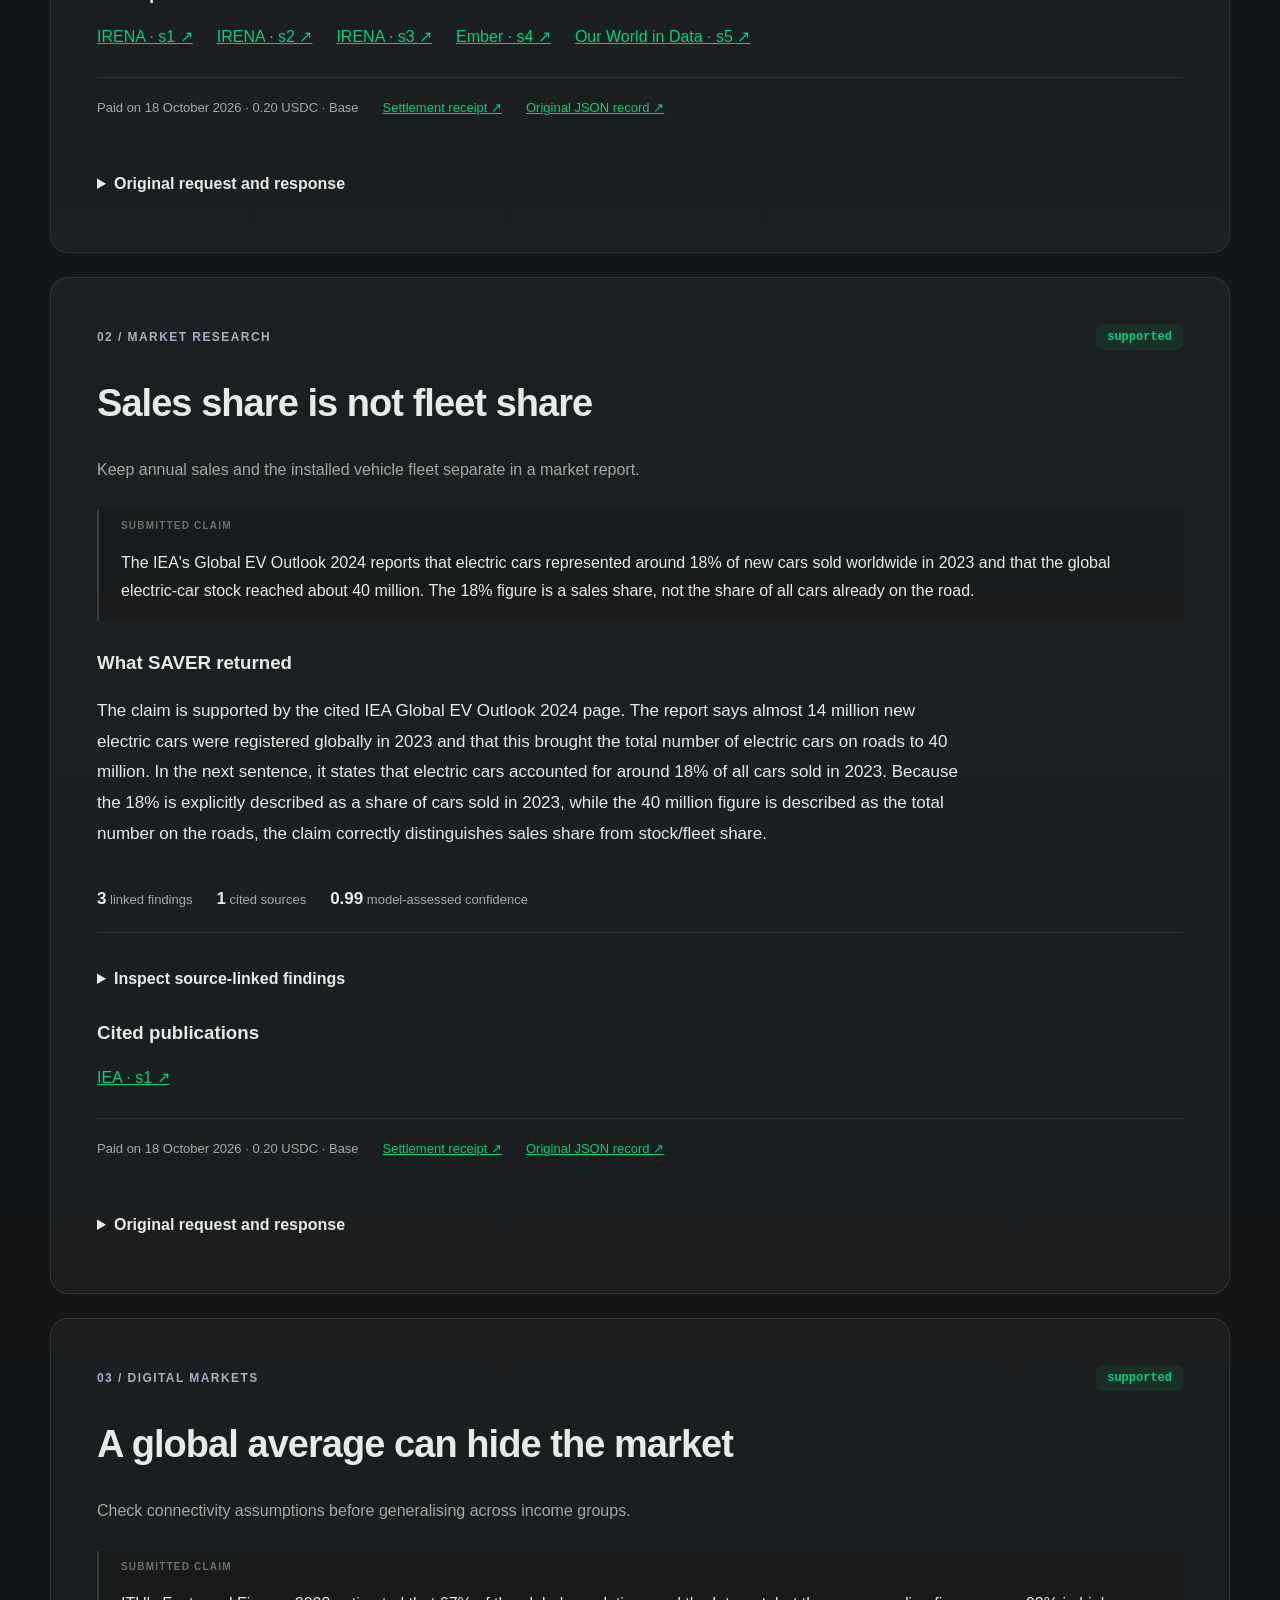
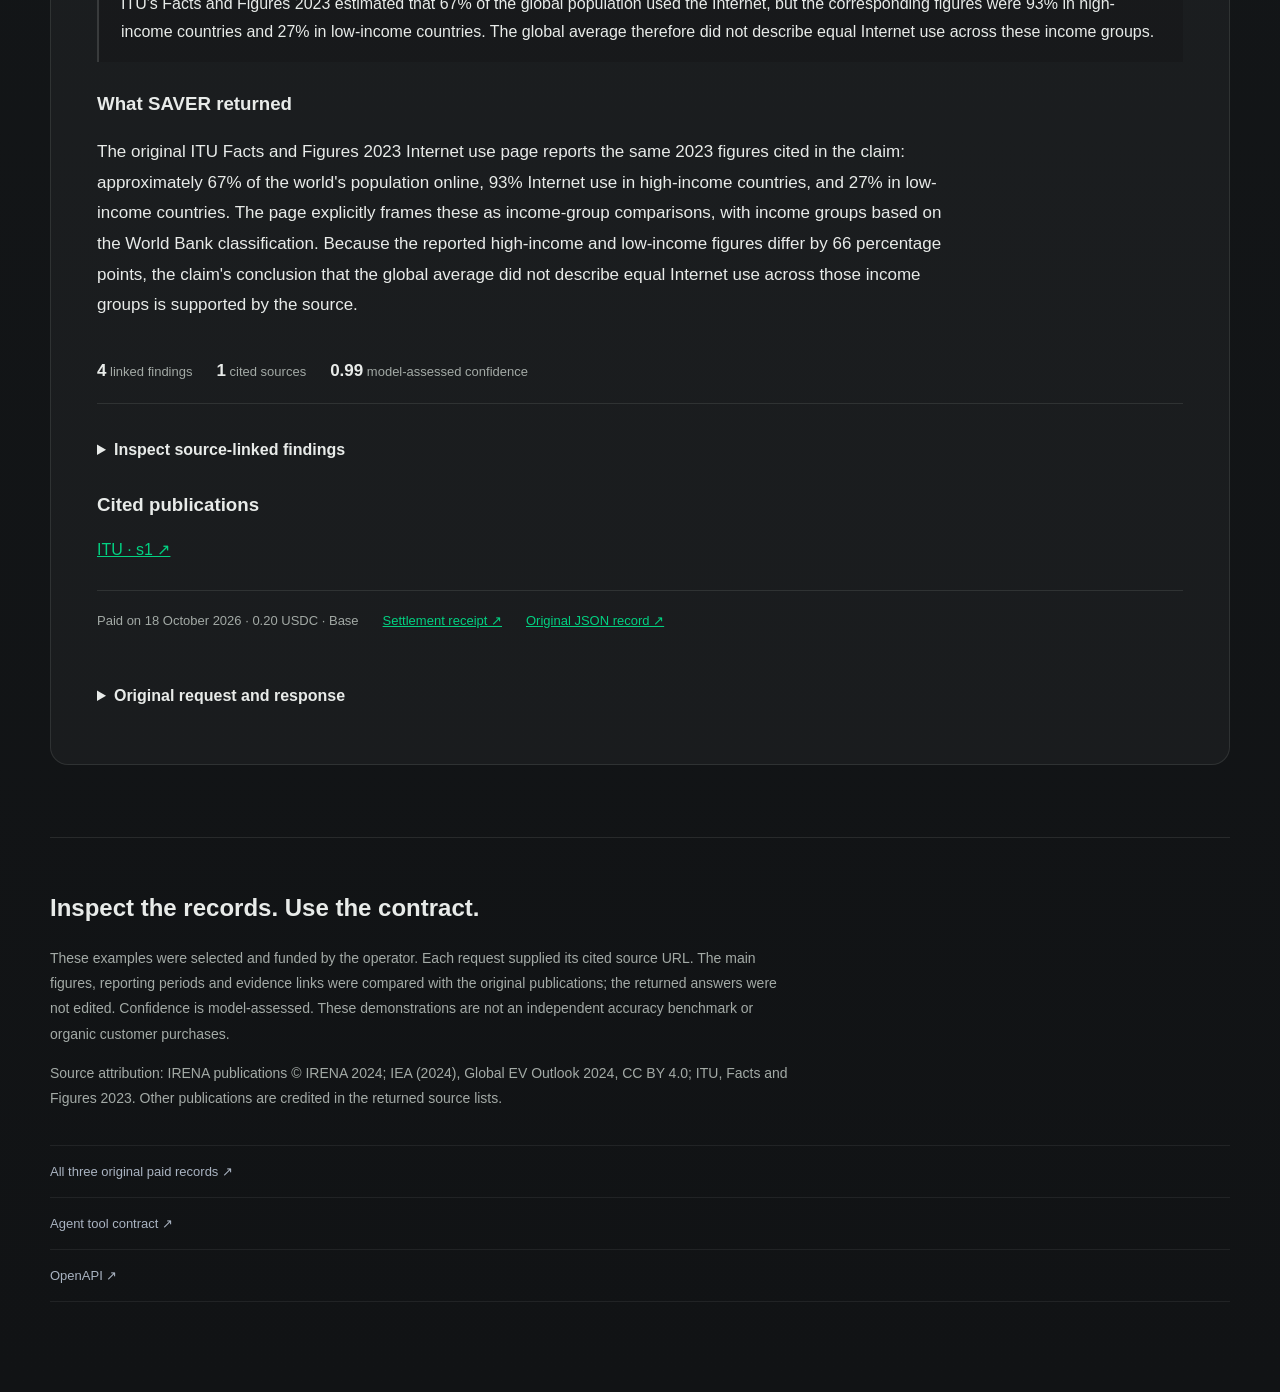
==== commit 7c3e2827: "Replace old examples with three source-checked paid production reports" ====
--- a/examples/index.html
+++ b/examples/index.html
@@ -1,67 +1,151 @@
-<!doctype html>
-<html lang="en"><head><meta charset="utf-8"><meta name="viewport" content="width=device-width,initial-scale=1">
-<title>Research checks with real paid reports — SAVER Verifier</title>
-<meta name="description" content="Inspect real paid research checks: capacity versus generation, revised scientific measurements, original responses and Base settlement transactions.">
-<link rel="canonical" href="https://saververify.com/examples/">
-<link rel="stylesheet" href="/styles.css?v=20261018-research2"><link rel="icon" href="/favicon.svg" type="image/svg+xml"></head>
-<body><main class="shell example-page"><a class="text-link" href="/">← SAVER Verifier</a>
-<div class="section-heading"><span class="section-kicker">Actual paid research checks</span>
-<h1>Check the detail that changes the conclusion.</h1>
-<p>These two recorded requests examine a misattributed statistic and an apparently conflicting scientific measurement. Inspect the original claim, returned evidence, sources and payment transaction. Reading these records is free.</p>
-<p>All runs are operator-funded examples. We selected the questions; we did not edit the returned verdicts, explanations or evidence. These are demonstrations, not organic customer purchases or an independent accuracy benchmark.</p></div>
-<aside class="source-review"><h2>Service update after these captures</h2><p>V2 source handling has been updated to preserve consulted source references and reject incomplete evidence links. The update is covered by offline regression tests. The five paid reports below were captured before that correction and remain unchanged; no post-update paid retest has been performed.</p></aside><div class="example-list"><article class="example-card"><h2>Reconcile a revised measurement</h2><p class="agent-note">A science briefing encounters 32-minute and 33-minute figures. This check examines the measurement history and what the reported duration describes.</p><p><strong>Claim</strong>: NASA initially reported that DART shortened Dimorphos&#x27;s orbital period around Didymos by 32 minutes, and later refined that measurement to 33 minutes. These figures describe an orbital-period change, not a change in a predicted Earth-impact time.</p><p><strong>Returned status</strong>: <code>supported</code> · Model-assessed confidence: 0.96</p><p>Primary NASA sources support the claim. NASA’s Oct. 11, 2022 release reported that DART changed Dimorphos’s orbit around Didymos by 32 minutes, shortening the orbital period from 11 h 55 min to 11 h 23 min, with ±2 min uncertainty. NASA’s final technical report says this initial announcement was later improved, with additional observations, to an orbital-period change of about −33.24 minutes; NASA and the Nature DART results also summarize the refined result as about 33 minutes. The sources consistently describe a change in Dimorphos’s binary orbital period around Didymos, not a predicted Earth-impact time; NASA also stated Dimorphos and Didymos posed no hazard to Earth before or after the collision.</p><h3>Returned sources</h3><ul><li><a href="https://www.nasa.gov/news-release/nasa-confirms-dart-mission-impact-changed-asteroids-motion-in-space" rel="noreferrer">nasa.gov</a></li></ul><aside class="source-review"><h3>Operator source review — separate from API output</h3><p><strong>Correct conclusion; incomplete returned citation coverage</strong></p><p>The NASA source review confirms the initial 32-minute estimate and the later 33-minute revision. The paid response links the initial NASA release, but its returned evidence does not separately link the revised measurement. The explanation is more comprehensive than the linked evidence.</p><ul><li><a href="https://www.nasa.gov/science-research/planetary-science/from-impact-to-innovation-a-year-of-science-and-triumph-for-historic-dart-mission/" rel="noreferrer">NASA mission retrospective: initial and revised measurements</a></li></ul></aside><p>Operator-funded live run · 0.20 USDC · 2026-10-18T11:10:12.943Z</p><p><a href="https://basescan.org/tx/0x2495ff98b5448b22f0c94ffe83ccec472a24fd7bb118783faa84fbaf7f6885cd" rel="noreferrer">View settlement transaction</a> · <a href="dart-measurement-revision.json">Full machine-readable record</a></p><details><summary>Original request and response</summary><h3>Request</h3><pre>{
-  &quot;claim&quot;: &quot;NASA initially reported that DART shortened Dimorphos&#x27;s orbital period around Didymos by 32 minutes, and later refined that measurement to 33 minutes. These figures describe an orbital-period change, not a change in a predicted Earth-impact time.&quot;,
-  &quot;context&quot;: &quot;Checking apparently conflicting figures in a science and engineering briefing. Assess the original and revised measurements and what they measure, using primary sources.&quot;
-}</pre><h3>Response</h3><pre>{
+<!doctype html><html lang="en"><head><meta charset="utf-8"><meta name="viewport" content="width=device-width,initial-scale=1">
+<title>Three real paid verification examples — SAVER Verifier</title>
+<meta name="description" content="Inspect three real, source-checked SAVER reports: energy capacity, electric-car market data and Internet use. Original responses and Base payment receipts.">
+<link rel="canonical" href="https://saververify.com/examples/"><link rel="stylesheet" href="/styles.css?v=professional-20261018"><link rel="icon" href="/favicon.svg" type="image/svg+xml"></head>
+<body><main class="shell example-page professional-examples"><a class="text-link" href="/">← SAVER Verifier</a>
+<header class="examples-heading"><span class="section-kicker">Three real paid checks</span><h1>The detail that changes the conclusion.</h1>
+<p>Three source-guided research checks, run against the live API after the source-linking update. Read the submitted claim, the unedited result and the evidence behind it.</p>
+<div class="examples-facts"><span>18 October 2026</span><span>0.20 USDC per check</span><span>Original outputs</span><span>Base settlement receipts</span></div></header>
+<nav class="case-previews" aria-label="Verification examples"><a class="case-preview" href="#energy-capacity-check"><span class="section-kicker">Energy research</span><h2>Capacity is not generation</h2><p>A real percentage can become a false claim when the denominator changes.</p><span class="verdict verdict--contradicted">contradicted</span></a><a class="case-preview" href="#ev-market-check"><span class="section-kicker">Market research</span><h2>Sales share is not fleet share</h2><p>Verify the figure, the reporting year and what population it actually measures.</p><span class="verdict verdict--supported">supported</span></a><a class="case-preview" href="#digital-access-check"><span class="section-kicker">Digital markets</span><h2>A global average can hide the market</h2><p>Compare the global headline with the specific populations a report describes.</p><span class="verdict verdict--supported">supported</span></a></nav><div class="example-list"><article class="example-card professional-case" id="energy-capacity-check">
+ <div class="case-top"><span class="section-kicker">01 / Energy research</span><span class="verdict verdict--contradicted">contradicted</span></div>
+ <h2>Capacity is not generation</h2><p class="case-purpose">Check a headline statistic before it enters an energy briefing.</p>
+ <div class="submitted-claim"><span class="flow-label">Submitted claim</span><p>IRENA&#x27;s Renewable Capacity Statistics 2024 shows that renewables generated 86% of global electricity in 2023.</p></div>
+ <h3>What SAVER returned</h3><p class="case-explanation">The attributed statistic is misread. IRENA&#x27;s Renewable Capacity Statistics 2024 is a capacity publication, and its 86% figure refers to renewables&#x27; share of global power capacity additions in 2023, not electricity generated. The same IRENA publication says renewables were 43%/43.2% of global installed power capacity at the end of 2023. IRENA&#x27;s separate Renewable Energy Statistics 2024 treats electricity production in GWh and its world renewable electricity production share table runs through 2022, showing 29.1% in 2022 rather than any 86% generation figure for 2023. Independent global electricity-generation sources report about 30% renewable generation in 2023, not 86%.</p>
+ <div class="case-metrics"><span><strong>6</strong> linked findings</span><span><strong>5</strong> cited sources</span><span><strong>0.98</strong> model-assessed confidence</span></div>
+ <details class="case-details"><summary>Inspect source-linked findings</summary><ol class="finding-list"><li><span class="finding-relation">contradicts</span><p>IRENA&#x27;s Renewable Capacity Statistics 2024 foreword says the publication illustrates growth in new installed power generation capacity in 2023; it states that by the end of 2023 renewables accounted for 43% of global installed power capacity, and that the 86% figure was renewables&#x27; share of global power additions after adding 473 GW of renewable capacity. <a href="https://www.irena.org/-/media/Files/IRENA/Agency/Publication/2024/Mar/IRENA_RE_Capacity_Statistics_2024.pdf?rev=a587503ac9a2435c8d13e40081d2ec34" target="_blank" rel="noreferrer">[s1]</a></p></li><li><span class="finding-relation">contradicts</span><p>The IRENA press release cited in the briefing likewise says Renewable Capacity Statistics 2024 showed total renewable capacity of 3,870 GW globally in 2023 and that renewables accounted for 86% of capacity additions; it does not describe the 86% as electricity generated. <a href="https://www.irena.org/News/pressreleases/2024/Mar/Record-Growth-in-Renewables-but-Progress-Needs-to-be-Equitable" target="_blank" rel="noreferrer">[s2]</a></p></li><li><span class="finding-relation">contradicts</span><p>In Renewable Capacity Statistics 2024, IRENA&#x27;s table for &#x27;Renewable energy share of electricity capacity&#x27; lists the World row as 43.2% for 2023, confirming the publication is reporting installed electricity capacity shares, not generated electricity shares. <a href="https://www.irena.org/-/media/Files/IRENA/Agency/Publication/2024/Mar/IRENA_RE_Capacity_Statistics_2024.pdf?rev=a587503ac9a2435c8d13e40081d2ec34" target="_blank" rel="noreferrer">[s1]</a></p></li><li><span class="finding-relation">contradicts</span><p>IRENA&#x27;s separate Renewable Energy Statistics 2024 explains that generation data are presented in GWh and includes an indicator for &#x27;Renewable energy share of electricity production.&#x27; Its world production-share table covers 2014-2022 and reports 29.1% for 2022, not an 86% global generation share for 2023. <a href="https://www.irena.org/-/media/Files/IRENA/Agency/Publication/2024/Jul/IRENA_Renewable_Energy_Statistics_2024.pdf" target="_blank" rel="noreferrer">[s3]</a></p></li><li><span class="finding-relation">contradicts</span><p>Ember&#x27;s Global Electricity Review 2024 reports that renewables reached 30% of global electricity generation in 2023; it further breaks out hydro at 14%, wind at 7.8%, solar at 5.5%, bioenergy at 2.4%, and other renewables at 0.3%. <a href="https://ember-energy.org/latest-insights/global-electricity-review-2024/global-electricity-trends" target="_blank" rel="noreferrer">[s4]</a></p></li><li><span class="finding-relation">contradicts</span><p>Our World in Data, using Ember&#x27;s final 2023 global electricity generation data, says renewables produced just over 30% of the world&#x27;s electricity in 2023. <a href="https://ourworldindata.org/data-insights/renewable-electricity-2023" target="_blank" rel="noreferrer">[s5]</a></p></li></ol></details>
+ <div class="case-source-list"><h3>Cited publications</h3><ul><li><a href="https://www.irena.org/-/media/Files/IRENA/Agency/Publication/2024/Mar/IRENA_RE_Capacity_Statistics_2024.pdf?rev=a587503ac9a2435c8d13e40081d2ec34" target="_blank" rel="noreferrer">IRENA · s1 ↗</a></li><li><a href="https://www.irena.org/News/pressreleases/2024/Mar/Record-Growth-in-Renewables-but-Progress-Needs-to-be-Equitable" target="_blank" rel="noreferrer">IRENA · s2 ↗</a></li><li><a href="https://www.irena.org/-/media/Files/IRENA/Agency/Publication/2024/Jul/IRENA_Renewable_Energy_Statistics_2024.pdf" target="_blank" rel="noreferrer">IRENA · s3 ↗</a></li><li><a href="https://ember-energy.org/latest-insights/global-electricity-review-2024/global-electricity-trends" target="_blank" rel="noreferrer">Ember · s4 ↗</a></li><li><a href="https://ourworldindata.org/data-insights/renewable-electricity-2023" target="_blank" rel="noreferrer">Our World in Data · s5 ↗</a></li></ul></div>
+ <div class="case-proof"><span>Paid on 18 October 2026 · 0.20 USDC · Base</span><a href="https://basescan.org/tx/0x400cbad5bf439fd1de0847d00a8f364fc2dad9ce6b493c1b6bd956b8e91cec00" target="_blank" rel="noreferrer">Settlement receipt ↗</a><a href="energy-capacity-check.json">Original JSON record ↗</a></div>
+ <details class="case-details raw-record"><summary>Original request and response</summary><h4>Original request</h4><pre><code>{
+  &quot;claim&quot;: &quot;IRENA&#x27;s Renewable Capacity Statistics 2024 shows that renewables generated 86% of global electricity in 2023.&quot;,
+  &quot;context&quot;: &quot;An energy-sector briefing cites https://www.irena.org/News/pressreleases/2024/Mar/Record-Growth-in-Renewables-but-Progress-Needs-to-be-Equitable . Independently check the attributed statistic against the original publication, including the year, measured quantity and denominator.&quot;
+}</code></pre><h4>Original response</h4><pre><code>{
   &quot;schemaVersion&quot;: &quot;2.0&quot;,
-  &quot;requestId&quot;: &quot;saver-research-example-20261018-dart-measurement-revision&quot;,
-  &quot;status&quot;: &quot;supported&quot;,
-  &quot;confidence&quot;: 0.96,
-  &quot;explanation&quot;: &quot;Primary NASA sources support the claim. NASA’s Oct. 11, 2022 release reported that DART changed Dimorphos’s orbit around Didymos by 32 minutes, shortening the orbital period from 11 h 55 min to 11 h 23 min, with ±2 min uncertainty. NASA’s final technical report says this initial announcement was later improved, with additional observations, to an orbital-period change of about −33.24 minutes; NASA and the Nature DART results also summarize the refined result as about 33 minutes. The sources consistently describe a change in Dimorphos’s binary orbital period around Didymos, not a predicted Earth-impact time; NASA also stated Dimorphos and Didymos posed no hazard to Earth before or after the collision.&quot;,
+  &quot;requestId&quot;: &quot;saver-professional-example-20261018-energy-capacity-check&quot;,
+  &quot;status&quot;: &quot;contradicted&quot;,
+  &quot;confidence&quot;: 0.98,
+  &quot;explanation&quot;: &quot;The attributed statistic is misread. IRENA&#x27;s Renewable Capacity Statistics 2024 is a capacity publication, and its 86% figure refers to renewables&#x27; share of global power capacity additions in 2023, not electricity generated. The same IRENA publication says renewables were 43%/43.2% of global installed power capacity at the end of 2023. IRENA&#x27;s separate Renewable Energy Statistics 2024 treats electricity production in GWh and its world renewable electricity production share table runs through 2022, showing 29.1% in 2022 rather than any 86% generation figure for 2023. Independent global electricity-generation sources report about 30% renewable generation in 2023, not 86%.&quot;,
   &quot;domain&quot;: &quot;general-verification&quot;,
-  &quot;timestamp&quot;: &quot;2026-10-18T11:10:12.212Z&quot;,
+  &quot;timestamp&quot;: &quot;2026-10-18T14:25:57.697Z&quot;,
   &quot;confidenceType&quot;: &quot;model_assessed&quot;,
   &quot;evidence&quot;: [
     {
       &quot;id&quot;: &quot;e1&quot;,
-      &quot;text&quot;: &quot;NASA’s Oct. 11, 2022 release stated that before DART, Dimorphos took 11 hours 55 minutes to orbit Didymos, and that the impact altered Dimorphos’s orbit around Didymos by 32 minutes, shortening it to 11 hours 23 minutes, with an uncertainty of about plus or minus 2 minutes.&quot;,
-      &quot;relation&quot;: &quot;supports&quot;,
+      &quot;text&quot;: &quot;IRENA&#x27;s Renewable Capacity Statistics 2024 foreword says the publication illustrates growth in new installed power generation capacity in 2023; it states that by the end of 2023 renewables accounted for 43% of global installed power capacity, and that the 86% figure was renewables&#x27; share of global power additions after adding 473 GW of renewable capacity.&quot;,
+      &quot;relation&quot;: &quot;contradicts&quot;,
       &quot;sourceIds&quot;: [
         &quot;s1&quot;
       ]
     },
     {
       &quot;id&quot;: &quot;e2&quot;,
-      &quot;text&quot;: &quot;NASA’s mission fact sheet described the planned measurement as telescopes observing the Didymos-Dimorphos system to measure the change in Dimorphos’s orbit around Didymos, and NASA’s Oct. 11 release stated neither Dimorphos nor Didymos posed any hazard to Earth before or after the controlled collision.&quot;,
-      &quot;relation&quot;: &quot;supports&quot;,
-      &quot;sourceIds&quot;: [
-        &quot;s1&quot;
+      &quot;text&quot;: &quot;The IRENA press release cited in the briefing likewise says Renewable Capacity Statistics 2024 showed total renewable capacity of 3,870 GW globally in 2023 and that renewables accounted for 86% of capacity additions; it does not describe the 86% as electricity generated.&quot;,
+      &quot;relation&quot;: &quot;contradicts&quot;,
+      &quot;sourceIds&quot;: [
+        &quot;s2&quot;
+      ]
+    },
+    {
+      &quot;id&quot;: &quot;e3&quot;,
+      &quot;text&quot;: &quot;In Renewable Capacity Statistics 2024, IRENA&#x27;s table for &#x27;Renewable energy share of electricity capacity&#x27; lists the World row as 43.2% for 2023, confirming the publication is reporting installed electricity capacity shares, not generated electricity shares.&quot;,
+      &quot;relation&quot;: &quot;contradicts&quot;,
+      &quot;sourceIds&quot;: [
+        &quot;s1&quot;
+      ]
+    },
+    {
+      &quot;id&quot;: &quot;e4&quot;,
+      &quot;text&quot;: &quot;IRENA&#x27;s separate Renewable Energy Statistics 2024 explains that generation data are presented in GWh and includes an indicator for &#x27;Renewable energy share of electricity production.&#x27; Its world production-share table covers 2014-2022 and reports 29.1% for 2022, not an 86% global generation share for 2023.&quot;,
+      &quot;relation&quot;: &quot;contradicts&quot;,
+      &quot;sourceIds&quot;: [
+        &quot;s3&quot;
+      ]
+    },
+    {
+      &quot;id&quot;: &quot;e5&quot;,
+      &quot;text&quot;: &quot;Ember&#x27;s Global Electricity Review 2024 reports that renewables reached 30% of global electricity generation in 2023; it further breaks out hydro at 14%, wind at 7.8%, solar at 5.5%, bioenergy at 2.4%, and other renewables at 0.3%.&quot;,
+      &quot;relation&quot;: &quot;contradicts&quot;,
+      &quot;sourceIds&quot;: [
+        &quot;s4&quot;
+      ]
+    },
+    {
+      &quot;id&quot;: &quot;e6&quot;,
+      &quot;text&quot;: &quot;Our World in Data, using Ember&#x27;s final 2023 global electricity generation data, says renewables produced just over 30% of the world&#x27;s electricity in 2023.&quot;,
+      &quot;relation&quot;: &quot;contradicts&quot;,
+      &quot;sourceIds&quot;: [
+        &quot;s5&quot;
       ]
     }
   ],
   &quot;sources&quot;: [
     {
       &quot;id&quot;: &quot;s1&quot;,
-      &quot;title&quot;: &quot;nasa.gov&quot;,
-      &quot;url&quot;: &quot;https://www.nasa.gov/news-release/nasa-confirms-dart-mission-impact-changed-asteroids-motion-in-space&quot;
+      &quot;title&quot;: &quot;irena.org&quot;,
+      &quot;url&quot;: &quot;https://www.irena.org/-/media/Files/IRENA/Agency/Publication/2024/Mar/IRENA_RE_Capacity_Statistics_2024.pdf?rev=a587503ac9a2435c8d13e40081d2ec34&quot;
+    },
+    {
+      &quot;id&quot;: &quot;s2&quot;,
+      &quot;title&quot;: &quot;irena.org&quot;,
+      &quot;url&quot;: &quot;https://www.irena.org/News/pressreleases/2024/Mar/Record-Growth-in-Renewables-but-Progress-Needs-to-be-Equitable&quot;
+    },
+    {
+      &quot;id&quot;: &quot;s3&quot;,
+      &quot;title&quot;: &quot;irena.org&quot;,
+      &quot;url&quot;: &quot;https://www.irena.org/-/media/Files/IRENA/Agency/Publication/2024/Jul/IRENA_Renewable_Energy_Statistics_2024.pdf&quot;
+    },
+    {
+      &quot;id&quot;: &quot;s4&quot;,
+      &quot;title&quot;: &quot;ember-energy.org&quot;,
+      &quot;url&quot;: &quot;https://ember-energy.org/latest-insights/global-electricity-review-2024/global-electricity-trends&quot;
+    },
+    {
+      &quot;id&quot;: &quot;s5&quot;,
+      &quot;title&quot;: &quot;ourworldindata.org&quot;,
+      &quot;url&quot;: &quot;https://ourworldindata.org/data-insights/renewable-electricity-2023&quot;
     }
   ]
-}</pre></details></article><article class="example-card"><h2>Check the denominator, not just the percentage</h2><p class="agent-note">An energy research briefing attributes a generation share to IRENA. This check examines whether the statistic describes electricity produced or newly added capacity.</p><p><strong>Claim</strong>: IRENA&#x27;s Renewable Capacity Statistics 2024 shows that renewable energy generated 86% of all electricity worldwide in 2023.</p><p><strong>Returned status</strong>: <code>insufficient_evidence</code> · Model-assessed confidence: 0</p><p>The returned evidence did not include a linked finding contradicting the claim.</p><h3>Returned sources</h3><ul><li><a href="https://www.irena.org//Publications/2025/Jul/Renewable-energy-statistics-2025" rel="noreferrer">irena.org</a></li></ul><aside class="source-review"><h3>Operator source review — separate from API output</h3><p><strong>An inconclusive paid response exposes a coverage limitation</strong></p><p>IRENA states that 86% refers to capacity additions, not global electricity generated. The paid response returned background evidence and insufficient_evidence rather than completing that correction. This is a recorded limitation, not a successful fact-check demonstration.</p><ul><li><a href="https://www.irena.org/News/pressreleases/2024/Mar/Record-Growth-in-Renewables-but-Progress-Needs-to-be-Equitable" rel="noreferrer">IRENA: Record Growth in Renewables, 27 March 2024</a></li></ul></aside><p>Operator-funded live run · 0.20 USDC · 2026-10-18T11:09:33.019Z</p><p><a href="https://basescan.org/tx/0xb6c2a88bda4754f08f52c32ca7ebfa51389cbe68e084f4eab3fcb289f4cd63b0" rel="noreferrer">View settlement transaction</a> · <a href="renewables-capacity-vs-generation.json">Full machine-readable record</a></p><details><summary>Original request and response</summary><h3>Request</h3><pre>{
-  &quot;claim&quot;: &quot;IRENA&#x27;s Renewable Capacity Statistics 2024 shows that renewable energy generated 86% of all electricity worldwide in 2023.&quot;,
-  &quot;context&quot;: &quot;Checking a sentence in an energy-sector research briefing before publication. Verify the cited statistic, its measurement and denominator against primary sources; explain any material distinction.&quot;
-}</pre><h3>Response</h3><pre>{
+}</code></pre></details>
+ </article><article class="example-card professional-case" id="ev-market-check">
+ <div class="case-top"><span class="section-kicker">02 / Market research</span><span class="verdict verdict--supported">supported</span></div>
+ <h2>Sales share is not fleet share</h2><p class="case-purpose">Keep annual sales and the installed vehicle fleet separate in a market report.</p>
+ <div class="submitted-claim"><span class="flow-label">Submitted claim</span><p>The IEA&#x27;s Global EV Outlook 2024 reports that electric cars represented around 18% of new cars sold worldwide in 2023 and that the global electric-car stock reached about 40 million. The 18% figure is a sales share, not the share of all cars already on the road.</p></div>
+ <h3>What SAVER returned</h3><p class="case-explanation">The claim is supported by the cited IEA Global EV Outlook 2024 page. The report says almost 14 million new electric cars were registered globally in 2023 and that this brought the total number of electric cars on roads to 40 million. In the next sentence, it states that electric cars accounted for around 18% of all cars sold in 2023. Because the 18% is explicitly described as a share of cars sold in 2023, while the 40 million figure is described as the total number on the roads, the claim correctly distinguishes sales share from stock/fleet share.</p>
+ <div class="case-metrics"><span><strong>3</strong> linked findings</span><span><strong>1</strong> cited sources</span><span><strong>0.99</strong> model-assessed confidence</span></div>
+ <details class="case-details"><summary>Inspect source-linked findings</summary><ol class="finding-list"><li><span class="finding-relation">supports</span><p>The IEA Global EV Outlook 2024 page says: &#x27;Almost 14 million new electric cars were registered globally in 2023, bringing their total number on the roads to 40 million.&#x27; This supports the claim&#x27;s 2023 global electric-car stock figure and identifies it as cars on the road. <a href="https://www.iea.org/reports/global-ev-outlook-2024/trends-in-electric-cars" target="_blank" rel="noreferrer">[s1]</a></p></li><li><span class="finding-relation">supports</span><p>The same IEA page says: &#x27;Electric cars accounted for around 18% of all cars sold in 2023, up from 14% in 2022...&#x27; This supports the claim&#x27;s 18% figure and shows it is a sales share for new cars sold in 2023, not the share of all cars already on the road. <a href="https://www.iea.org/reports/global-ev-outlook-2024/trends-in-electric-cars" target="_blank" rel="noreferrer">[s1]</a></p></li><li><span class="finding-relation">context</span><p>The IEA page labels the relevant section &#x27;Electric car sales&#x27; and includes a chart note stating that BEV and PHEV figures include passenger cars only, providing context for the scope of the sales and stock figures. <a href="https://www.iea.org/reports/global-ev-outlook-2024/trends-in-electric-cars" target="_blank" rel="noreferrer">[s1]</a></p></li></ol></details>
+ <div class="case-source-list"><h3>Cited publications</h3><ul><li><a href="https://www.iea.org/reports/global-ev-outlook-2024/trends-in-electric-cars" target="_blank" rel="noreferrer">IEA · s1 ↗</a></li></ul></div>
+ <div class="case-proof"><span>Paid on 18 October 2026 · 0.20 USDC · Base</span><a href="https://basescan.org/tx/0x348f3159dbe4b945dfbd59eda43f15572a4567cd8e626189e8547567979b4932" target="_blank" rel="noreferrer">Settlement receipt ↗</a><a href="ev-market-check.json">Original JSON record ↗</a></div>
+ <details class="case-details raw-record"><summary>Original request and response</summary><h4>Original request</h4><pre><code>{
+  &quot;claim&quot;: &quot;The IEA&#x27;s Global EV Outlook 2024 reports that electric cars represented around 18% of new cars sold worldwide in 2023 and that the global electric-car stock reached about 40 million. The 18% figure is a sales share, not the share of all cars already on the road.&quot;,
+  &quot;context&quot;: &quot;Before publishing a transport-market briefing, check the sales and fleet figures against the cited original report: https://www.iea.org/reports/global-ev-outlook-2024/trends-in-electric-cars . Keep the reporting year and the distinction between sales and stock explicit.&quot;
+}</code></pre><h4>Original response</h4><pre><code>{
   &quot;schemaVersion&quot;: &quot;2.0&quot;,
-  &quot;requestId&quot;: &quot;saver-research-example-20261018-renewables-capacity-vs-generation&quot;,
-  &quot;status&quot;: &quot;insufficient_evidence&quot;,
-  &quot;confidence&quot;: 0,
-  &quot;explanation&quot;: &quot;The returned evidence did not include a linked finding contradicting the claim.&quot;,
+  &quot;requestId&quot;: &quot;saver-professional-example-20261018-ev-market-check&quot;,
+  &quot;status&quot;: &quot;supported&quot;,
+  &quot;confidence&quot;: 0.99,
+  &quot;explanation&quot;: &quot;The claim is supported by the cited IEA Global EV Outlook 2024 page. The report says almost 14 million new electric cars were registered globally in 2023 and that this brought the total number of electric cars on roads to 40 million. In the next sentence, it states that electric cars accounted for around 18% of all cars sold in 2023. Because the 18% is explicitly described as a share of cars sold in 2023, while the 40 million figure is described as the total number on the roads, the claim correctly distinguishes sales share from stock/fleet share.&quot;,
   &quot;domain&quot;: &quot;general-verification&quot;,
-  &quot;timestamp&quot;: &quot;2026-10-18T11:09:32.063Z&quot;,
+  &quot;timestamp&quot;: &quot;2026-10-18T14:26:20.190Z&quot;,
   &quot;confidenceType&quot;: &quot;model_assessed&quot;,
   &quot;evidence&quot;: [
     {
       &quot;id&quot;: &quot;e1&quot;,
-      &quot;text&quot;: &quot;IRENA&#x27;s Renewable Energy Statistics 2025 page distinguishes capacity and generation datasets: capacity is presented in MW, generation in GWh, and the 2025 publication contains actual power generation data for 2015-2023. This supports the distinction that IRENA&#x27;s &#x27;capacity&#x27; statistics are not themselves a generated-electricity share.&quot;,
+      &quot;text&quot;: &quot;The IEA Global EV Outlook 2024 page says: &#x27;Almost 14 million new electric cars were registered globally in 2023, bringing their total number on the roads to 40 million.&#x27; This supports the claim&#x27;s 2023 global electric-car stock figure and identifies it as cars on the road.&quot;,
+      &quot;relation&quot;: &quot;supports&quot;,
+      &quot;sourceIds&quot;: [
+        &quot;s1&quot;
+      ]
+    },
+    {
+      &quot;id&quot;: &quot;e2&quot;,
+      &quot;text&quot;: &quot;The same IEA page says: &#x27;Electric cars accounted for around 18% of all cars sold in 2023, up from 14% in 2022...&#x27; This supports the claim&#x27;s 18% figure and shows it is a sales share for new cars sold in 2023, not the share of all cars already on the road.&quot;,
+      &quot;relation&quot;: &quot;supports&quot;,
+      &quot;sourceIds&quot;: [
+        &quot;s1&quot;
+      ]
+    },
+    {
+      &quot;id&quot;: &quot;e3&quot;,
+      &quot;text&quot;: &quot;The IEA page labels the relevant section &#x27;Electric car sales&#x27; and includes a chart note stating that BEV and PHEV figures include passenger cars only, providing context for the scope of the sales and stock figures.&quot;,
       &quot;relation&quot;: &quot;context&quot;,
       &quot;sourceIds&quot;: [
         &quot;s1&quot;
@@ -71,26 +155,60 @@
   &quot;sources&quot;: [
     {
       &quot;id&quot;: &quot;s1&quot;,
-      &quot;title&quot;: &quot;irena.org&quot;,
-      &quot;url&quot;: &quot;https://www.irena.org//Publications/2025/Jul/Renewable-energy-statistics-2025&quot;
+      &quot;title&quot;: &quot;iea.org&quot;,
+      &quot;url&quot;: &quot;https://www.iea.org/reports/global-ev-outlook-2024/trends-in-electric-cars&quot;
     }
   ]
-}</pre></details></article></div><section class="section-heading archive-heading"><h2>Earlier integration checks</h2><p>The first three paid runs remain available for transparency. They test a simple launch date, an incorrect year and a future guarantee. The future-guarantee result returned no linked sources; these checks demonstrate integration behavior rather than substantial research value.</p></section><div class="example-list"><article class="example-card"><h2>supported</h2><p><strong>Claim</strong>: The James Webb Space Telescope launched on December 25, 2021.</p><p><strong>Returned status</strong>: <code>supported</code> · Model-assessed confidence: 0.99</p><p>Authoritative NASA sources state that the James Webb Space Telescope launched on Saturday, December 25, 2021, specifically at 7:20 a.m. EST / 12:20 UTC, from Europe’s Spaceport in French Guiana aboard an Ariane 5 rocket. This directly supports the claim.</p><h3>Returned sources</h3><ul><li><a href="https://www.nasa.gov/solar-system/nasas-webb-telescope-launches-to-see-first-galaxies-distant-worlds" rel="noreferrer">nasa.gov</a></li></ul><p>Operator-funded live run · 0.20 USDC · 2026-10-18T10:28:47.107Z</p><p><a href="https://basescan.org/tx/0x2c19eb3339f306b65682e3620b5ef20d0d8996d5da538718c95f332c08f8957e" rel="noreferrer">View settlement transaction</a> · <a href="webb-launch-date.json">Full machine-readable record</a></p><details><summary>Original request and response</summary><h3>Request</h3><pre>{
-  &quot;claim&quot;: &quot;The James Webb Space Telescope launched on December 25, 2021.&quot;,
-  &quot;context&quot;: &quot;Operator-funded paid example capture for the SAVER website. Assess the claim normally; do not tailor the verdict to an expected example category.&quot;
-}</pre><h3>Response</h3><pre>{
+}</code></pre></details>
+ </article><article class="example-card professional-case" id="digital-access-check">
+ <div class="case-top"><span class="section-kicker">03 / Digital markets</span><span class="verdict verdict--supported">supported</span></div>
+ <h2>A global average can hide the market</h2><p class="case-purpose">Check connectivity assumptions before generalising across income groups.</p>
+ <div class="submitted-claim"><span class="flow-label">Submitted claim</span><p>ITU&#x27;s Facts and Figures 2023 estimated that 67% of the global population used the Internet, but the corresponding figures were 93% in high-income countries and 27% in low-income countries. The global average therefore did not describe equal Internet use across these income groups.</p></div>
+ <h3>What SAVER returned</h3><p class="case-explanation">The original ITU Facts and Figures 2023 Internet use page reports the same 2023 figures cited in the claim: approximately 67% of the world&#x27;s population online, 93% Internet use in high-income countries, and 27% in low-income countries. The page explicitly frames these as income-group comparisons, with income groups based on the World Bank classification. Because the reported high-income and low-income figures differ by 66 percentage points, the claim&#x27;s conclusion that the global average did not describe equal Internet use across those income groups is supported by the source.</p>
+ <div class="case-metrics"><span><strong>4</strong> linked findings</span><span><strong>1</strong> cited sources</span><span><strong>0.99</strong> model-assessed confidence</span></div>
+ <details class="case-details"><summary>Inspect source-linked findings</summary><ol class="finding-list"><li><span class="finding-relation">supports</span><p>ITU Facts and Figures 2023 states that approximately 67% of the world&#x27;s population, or 5.4 billion people, was online in 2023, while 33% was offline. <a href="https://www.itu.int/itu-d/reports/statistics/2023/10/10/ff23-internet-use" target="_blank" rel="noreferrer">[s1]</a></p></li><li><span class="finding-relation">supports</span><p>The same ITU page states that in 2023 the share of people using the Internet in high-income countries rose to 93%. <a href="https://www.itu.int/itu-d/reports/statistics/2023/10/10/ff23-internet-use" target="_blank" rel="noreferrer">[s1]</a></p></li><li><span class="finding-relation">supports</span><p>The same ITU page states that in low-income countries, 27% of the population uses the Internet, and identifies a 66 percentage-point gap between high-income and low-income countries and regions. <a href="https://www.itu.int/itu-d/reports/statistics/2023/10/10/ff23-internet-use" target="_blank" rel="noreferrer">[s1]</a></p></li><li><span class="finding-relation">supports</span><p>The ITU page specifies that income groups are according to the World Bank classification, confirming that the cited high-income and low-income categories are income groups in the publication. <a href="https://www.itu.int/itu-d/reports/statistics/2023/10/10/ff23-internet-use" target="_blank" rel="noreferrer">[s1]</a></p></li></ol></details>
+ <div class="case-source-list"><h3>Cited publications</h3><ul><li><a href="https://www.itu.int/itu-d/reports/statistics/2023/10/10/ff23-internet-use" target="_blank" rel="noreferrer">ITU · s1 ↗</a></li></ul></div>
+ <div class="case-proof"><span>Paid on 18 October 2026 · 0.20 USDC · Base</span><a href="https://basescan.org/tx/0x0bf0d922c99a3482e037b5b7e7812d9161c9a4eec14fc9761a6104dc7f337f5e" target="_blank" rel="noreferrer">Settlement receipt ↗</a><a href="digital-access-check.json">Original JSON record ↗</a></div>
+ <details class="case-details raw-record"><summary>Original request and response</summary><h4>Original request</h4><pre><code>{
+  &quot;claim&quot;: &quot;ITU&#x27;s Facts and Figures 2023 estimated that 67% of the global population used the Internet, but the corresponding figures were 93% in high-income countries and 27% in low-income countries. The global average therefore did not describe equal Internet use across these income groups.&quot;,
+  &quot;context&quot;: &quot;A digital-market research brief cites https://www.itu.int/itu-d/reports/statistics/2023/10/10/ff23-internet-use/ . Verify each attributed figure and the population groups against this original publication. Assess the historical 2023 claim rather than substituting current-year statistics.&quot;
+}</code></pre><h4>Original response</h4><pre><code>{
   &quot;schemaVersion&quot;: &quot;2.0&quot;,
-  &quot;requestId&quot;: &quot;saver-paid-example-20261018-webb-launch-date&quot;,
+  &quot;requestId&quot;: &quot;saver-professional-example-20261018-digital-access-check&quot;,
   &quot;status&quot;: &quot;supported&quot;,
   &quot;confidence&quot;: 0.99,
-  &quot;explanation&quot;: &quot;Authoritative NASA sources state that the James Webb Space Telescope launched on Saturday, December 25, 2021, specifically at 7:20 a.m. EST / 12:20 UTC, from Europe’s Spaceport in French Guiana aboard an Ariane 5 rocket. This directly supports the claim.&quot;,
+  &quot;explanation&quot;: &quot;The original ITU Facts and Figures 2023 Internet use page reports the same 2023 figures cited in the claim: approximately 67% of the world&#x27;s population online, 93% Internet use in high-income countries, and 27% in low-income countries. The page explicitly frames these as income-group comparisons, with income groups based on the World Bank classification. Because the reported high-income and low-income figures differ by 66 percentage points, the claim&#x27;s conclusion that the global average did not describe equal Internet use across those income groups is supported by the source.&quot;,
   &quot;domain&quot;: &quot;general-verification&quot;,
-  &quot;timestamp&quot;: &quot;2026-10-18T10:28:46.217Z&quot;,
+  &quot;timestamp&quot;: &quot;2026-10-18T14:26:42.187Z&quot;,
   &quot;confidenceType&quot;: &quot;model_assessed&quot;,
   &quot;evidence&quot;: [
     {
       &quot;id&quot;: &quot;e1&quot;,
-      &quot;text&quot;: &quot;A NASA news article says Arianespace’s Ariane 5 rocket launched with NASA’s James Webb Space Telescope onboard on Saturday, Dec. 25, 2021, from the Guiana Space Centre in Kourou, French Guiana.&quot;,
+      &quot;text&quot;: &quot;ITU Facts and Figures 2023 states that approximately 67% of the world&#x27;s population, or 5.4 billion people, was online in 2023, while 33% was offline.&quot;,
+      &quot;relation&quot;: &quot;supports&quot;,
+      &quot;sourceIds&quot;: [
+        &quot;s1&quot;
+      ]
+    },
+    {
+      &quot;id&quot;: &quot;e2&quot;,
+      &quot;text&quot;: &quot;The same ITU page states that in 2023 the share of people using the Internet in high-income countries rose to 93%.&quot;,
+      &quot;relation&quot;: &quot;supports&quot;,
+      &quot;sourceIds&quot;: [
+        &quot;s1&quot;
+      ]
+    },
+    {
+      &quot;id&quot;: &quot;e3&quot;,
+      &quot;text&quot;: &quot;The same ITU page states that in low-income countries, 27% of the population uses the Internet, and identifies a 66 percentage-point gap between high-income and low-income countries and regions.&quot;,
+      &quot;relation&quot;: &quot;supports&quot;,
+      &quot;sourceIds&quot;: [
+        &quot;s1&quot;
+      ]
+    },
+    {
+      &quot;id&quot;: &quot;e4&quot;,
+      &quot;text&quot;: &quot;The ITU page specifies that income groups are according to the World Bank classification, confirming that the cited high-income and low-income categories are income groups in the publication.&quot;,
       &quot;relation&quot;: &quot;supports&quot;,
       &quot;sourceIds&quot;: [
         &quot;s1&quot;
@@ -100,51 +218,10 @@
   &quot;sources&quot;: [
     {
       &quot;id&quot;: &quot;s1&quot;,
-      &quot;title&quot;: &quot;nasa.gov&quot;,
-      &quot;url&quot;: &quot;https://www.nasa.gov/solar-system/nasas-webb-telescope-launches-to-see-first-galaxies-distant-worlds&quot;
+      &quot;title&quot;: &quot;itu.int&quot;,
+      &quot;url&quot;: &quot;https://www.itu.int/itu-d/reports/statistics/2023/10/10/ff23-internet-use&quot;
     }
   ]
-}</pre></details></article><article class="example-card"><h2>contradicted</h2><p><strong>Claim</strong>: The James Webb Space Telescope was first launched in 2023.</p><p><strong>Returned status</strong>: <code>contradicted</code> · Model-assessed confidence: 0.99</p><p>The claim says the James Webb Space Telescope was first launched in 2023. Authoritative NASA sources state that Webb launched on December 25, 2021, not in 2023.</p><h3>Returned sources</h3><ul><li><a href="https://www.nasa.gov/solar-system/nasas-webb-telescope-launches-to-see-first-galaxies-distant-worlds" rel="noreferrer">nasa.gov</a></li></ul><p>Operator-funded live run · 0.20 USDC · 2026-10-18T10:29:02.809Z</p><p><a href="https://basescan.org/tx/0x2ec38c4c9e566949212ee1dcc5f7c29d7182fbfc5908f9b1f6ebacd72a38ca81" rel="noreferrer">View settlement transaction</a> · <a href="webb-wrong-year.json">Full machine-readable record</a></p><details><summary>Original request and response</summary><h3>Request</h3><pre>{
-  &quot;claim&quot;: &quot;The James Webb Space Telescope was first launched in 2023.&quot;,
-  &quot;context&quot;: &quot;Operator-funded paid example capture for the SAVER website. Assess the claim normally; do not tailor the verdict to an expected example category.&quot;
-}</pre><h3>Response</h3><pre>{
-  &quot;schemaVersion&quot;: &quot;2.0&quot;,
-  &quot;requestId&quot;: &quot;saver-paid-example-20261018-webb-wrong-year&quot;,
-  &quot;status&quot;: &quot;contradicted&quot;,
-  &quot;confidence&quot;: 0.99,
-  &quot;explanation&quot;: &quot;The claim says the James Webb Space Telescope was first launched in 2023. Authoritative NASA sources state that Webb launched on December 25, 2021, not in 2023.&quot;,
-  &quot;domain&quot;: &quot;general-verification&quot;,
-  &quot;timestamp&quot;: &quot;2026-10-18T10:29:01.900Z&quot;,
-  &quot;confidenceType&quot;: &quot;model_assessed&quot;,
-  &quot;evidence&quot;: [
-    {
-      &quot;id&quot;: &quot;e1&quot;,
-      &quot;text&quot;: &quot;A NASA news release published for the launch states that NASA’s James Webb Space Telescope launched at 7:20 a.m. EST on Saturday, December 25, 2021.&quot;,
-      &quot;relation&quot;: &quot;contradicts&quot;,
-      &quot;sourceIds&quot;: [
-        &quot;s1&quot;
-      ]
-    }
-  ],
-  &quot;sources&quot;: [
-    {
-      &quot;id&quot;: &quot;s1&quot;,
-      &quot;title&quot;: &quot;nasa.gov&quot;,
-      &quot;url&quot;: &quot;https://www.nasa.gov/solar-system/nasas-webb-telescope-launches-to-see-first-galaxies-distant-worlds&quot;
-    }
-  ]
-}</pre></details></article><article class="example-card"><h2>insufficient_evidence</h2><p><strong>Claim</strong>: The Ethereum network is guaranteed to experience no outages at any time during 2030.</p><p><strong>Returned status</strong>: <code>insufficient_evidence</code> · Model-assessed confidence: 0</p><p>No evidence could be linked to source URLs returned by web search. The claim could not be independently substantiated.</p><p>No linked sources were returned.</p><p>Operator-funded live run · 0.20 USDC · 2026-10-18T10:29:35.772Z</p><p><a href="https://basescan.org/tx/0xedd1a785948a56e331753f829fb2a17b0570a62f57e8e623222a72f6e15004c4" rel="noreferrer">View settlement transaction</a> · <a href="future-guarantee.json">Full machine-readable record</a></p><details><summary>Original request and response</summary><h3>Request</h3><pre>{
-  &quot;claim&quot;: &quot;The Ethereum network is guaranteed to experience no outages at any time during 2030.&quot;,
-  &quot;context&quot;: &quot;Operator-funded paid example capture for the SAVER website. Assess the claim normally; do not tailor the verdict to an expected example category.&quot;
-}</pre><h3>Response</h3><pre>{
-  &quot;schemaVersion&quot;: &quot;2.0&quot;,
-  &quot;requestId&quot;: &quot;saver-paid-example-20261018-future-guarantee&quot;,
-  &quot;status&quot;: &quot;insufficient_evidence&quot;,
-  &quot;confidence&quot;: 0,
-  &quot;explanation&quot;: &quot;No evidence could be linked to source URLs returned by web search. The claim could not be independently substantiated.&quot;,
-  &quot;domain&quot;: &quot;general-verification&quot;,
-  &quot;timestamp&quot;: &quot;2026-10-18T10:29:35.033Z&quot;,
-  &quot;confidenceType&quot;: &quot;model_assessed&quot;,
-  &quot;evidence&quot;: [],
-  &quot;sources&quot;: []
-}</pre></details></article></div><p class="agent-note">Confidence is model-assessed, not a calibrated probability. Returned links allow source inspection; they do not independently prove the model's interpretation.</p><div class="link-stack"><a href="/examples.json">All five original paid records ↗</a><a href="/agent-tool.json">Agent input and output contract ↗</a><a href="https://api.saververify.com/openapi.json">Canonical OpenAPI ↗</a></div></main></body></html>+}</code></pre></details>
+ </article></div>
+<footer class="examples-footer"><h2>Inspect the records. Use the contract.</h2><p>These examples were selected and funded by the operator. Each request supplied its cited source URL. The main figures, reporting periods and evidence links were compared with the original publications; the returned answers were not edited. Confidence is model-assessed. These demonstrations are not an independent accuracy benchmark or organic customer purchases.</p><p>Source attribution: IRENA publications © IRENA 2024; IEA (2024), Global EV Outlook 2024, CC BY 4.0; ITU, Facts and Figures 2023. Other publications are credited in the returned source lists.</p><div class="link-stack"><a href="/examples.json">All three original paid records ↗</a><a href="/agent-tool.json">Agent tool contract ↗</a><a href="https://api.saververify.com/openapi.json">OpenAPI ↗</a></div></footer></main></body></html>
--- a/styles.css
+++ b/styles.css
@@ -1109,3 +1109,39 @@
 .hero-panel .terminal-card { max-width: none; }
 .hero-panel .floating-badge { position: static; margin-top: 0; min-width: 0; width: 100%; }
 .terminal-footer a { color: var(--accent); font-size: 11px; }
+
+/* Paid report collection: three source-guided cases, readable on small screens. */
+.examples-heading { max-width: 900px; padding-block: 42px 20px; }
+.examples-heading h1 { line-height: 1.08; letter-spacing: -.04em; margin: 20px 0; }
+.examples-heading > p { max-width: 72ch; font-size: 19px; color: var(--muted); }
+.examples-facts, .case-metrics, .case-proof { display: flex; flex-wrap: wrap; gap: 12px 24px; }
+.examples-facts { color: var(--muted); font-size: 13px; margin-top: 28px; }
+.case-previews { display: grid; grid-template-columns: repeat(3, minmax(0, 1fr)); gap: 18px; margin: 34px 0 58px; }
+.case-preview { display: flex; flex-direction: column; align-items: flex-start; min-width: 0; padding: 26px; border: 1px solid var(--line); border-radius: 18px; background: var(--surface); }
+.case-preview:hover { border-color: var(--accent); }
+.case-preview h2 { font-size: 24px; line-height: 1.2; margin: 18px 0 8px; }
+.case-preview p { color: var(--muted); font-size: 14px; flex: 1; }
+.verdict { display: inline-block; padding: 6px 11px; border-radius: 7px; font: 600 12px ui-monospace, monospace; }
+.verdict--supported { color: var(--accent); background: rgba(3,209,130,.09); }
+.verdict--contradicted { color: #ffc28b; background: rgba(255,177,109,.09); }
+.verdict-text--contradicted { color: #ffc28b; }
+.professional-case { padding: clamp(24px, 4vw, 46px); scroll-margin-top: 30px; }
+.case-top { display: flex; align-items: center; justify-content: space-between; flex-wrap: wrap; gap: 16px; }
+.professional-case > h2 { font-size: clamp(28px, 4vw, 38px); letter-spacing: -.025em; line-height: 1.2; }
+.case-purpose { color: var(--muted); }
+.submitted-claim { border-left: 2px solid var(--line-strong); padding: 8px 22px; margin-block: 28px; background: rgba(0,0,0,.12); }
+.submitted-claim p { margin-bottom: 8px; line-height: 1.75; }
+.case-explanation { font-size: 17px; line-height: 1.8; max-width: 92ch; }
+.case-metrics { color: var(--muted); font-size: 13px; padding-block: 20px; border-bottom: 1px solid var(--line); }
+.case-metrics strong { color: var(--text); font-size: 17px; }
+.case-details { margin-top: 24px; }
+.case-details summary { cursor: pointer; color: var(--text); padding-block: 10px; font-weight: 700; }
+.finding-list { padding-left: 22px; }
+.finding-list li { padding: 16px 0; border-bottom: 1px solid var(--line); }
+.finding-list p { margin: 8px 0; line-height: 1.75; }
+.finding-relation { color: var(--muted); font: 12px ui-monospace, monospace; }
+.case-source-list ul { display: flex; flex-wrap: wrap; gap: 10px 24px; padding: 0; list-style: none; }
+.case-proof { margin-top: 28px; padding-block: 20px; border-top: 1px solid var(--line); font-size: 13px; color: var(--muted); }
+.examples-footer { margin: 72px 0 10px; padding-top: 32px; border-top: 1px solid var(--line); }
+.examples-footer p { max-width: 95ch; color: var(--muted); font-size: 14px; line-height: 1.8; }
+@media (max-width: 800px) { .case-previews { grid-template-columns: 1fr; } .case-preview h2 { font-size: 23px; } .examples-heading > p { font-size: 17px; } .case-explanation { font-size: 16px; } }
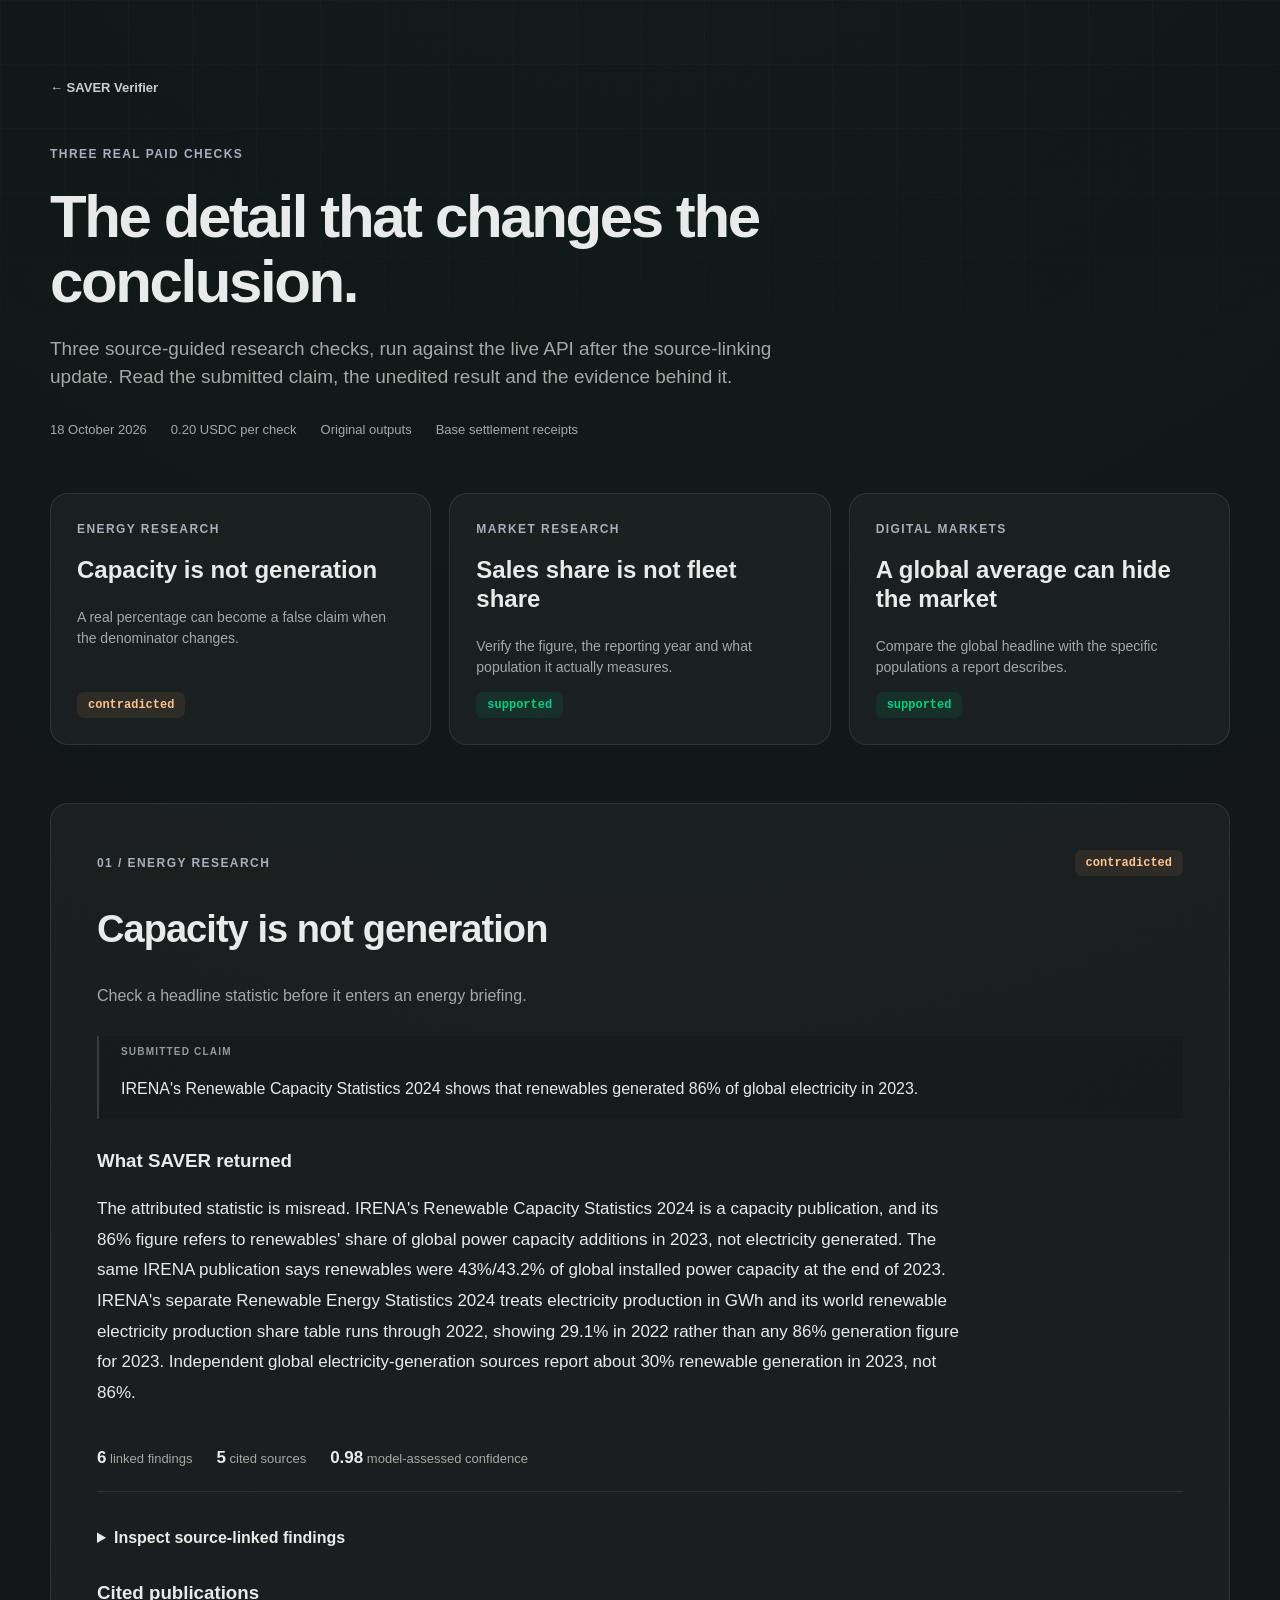
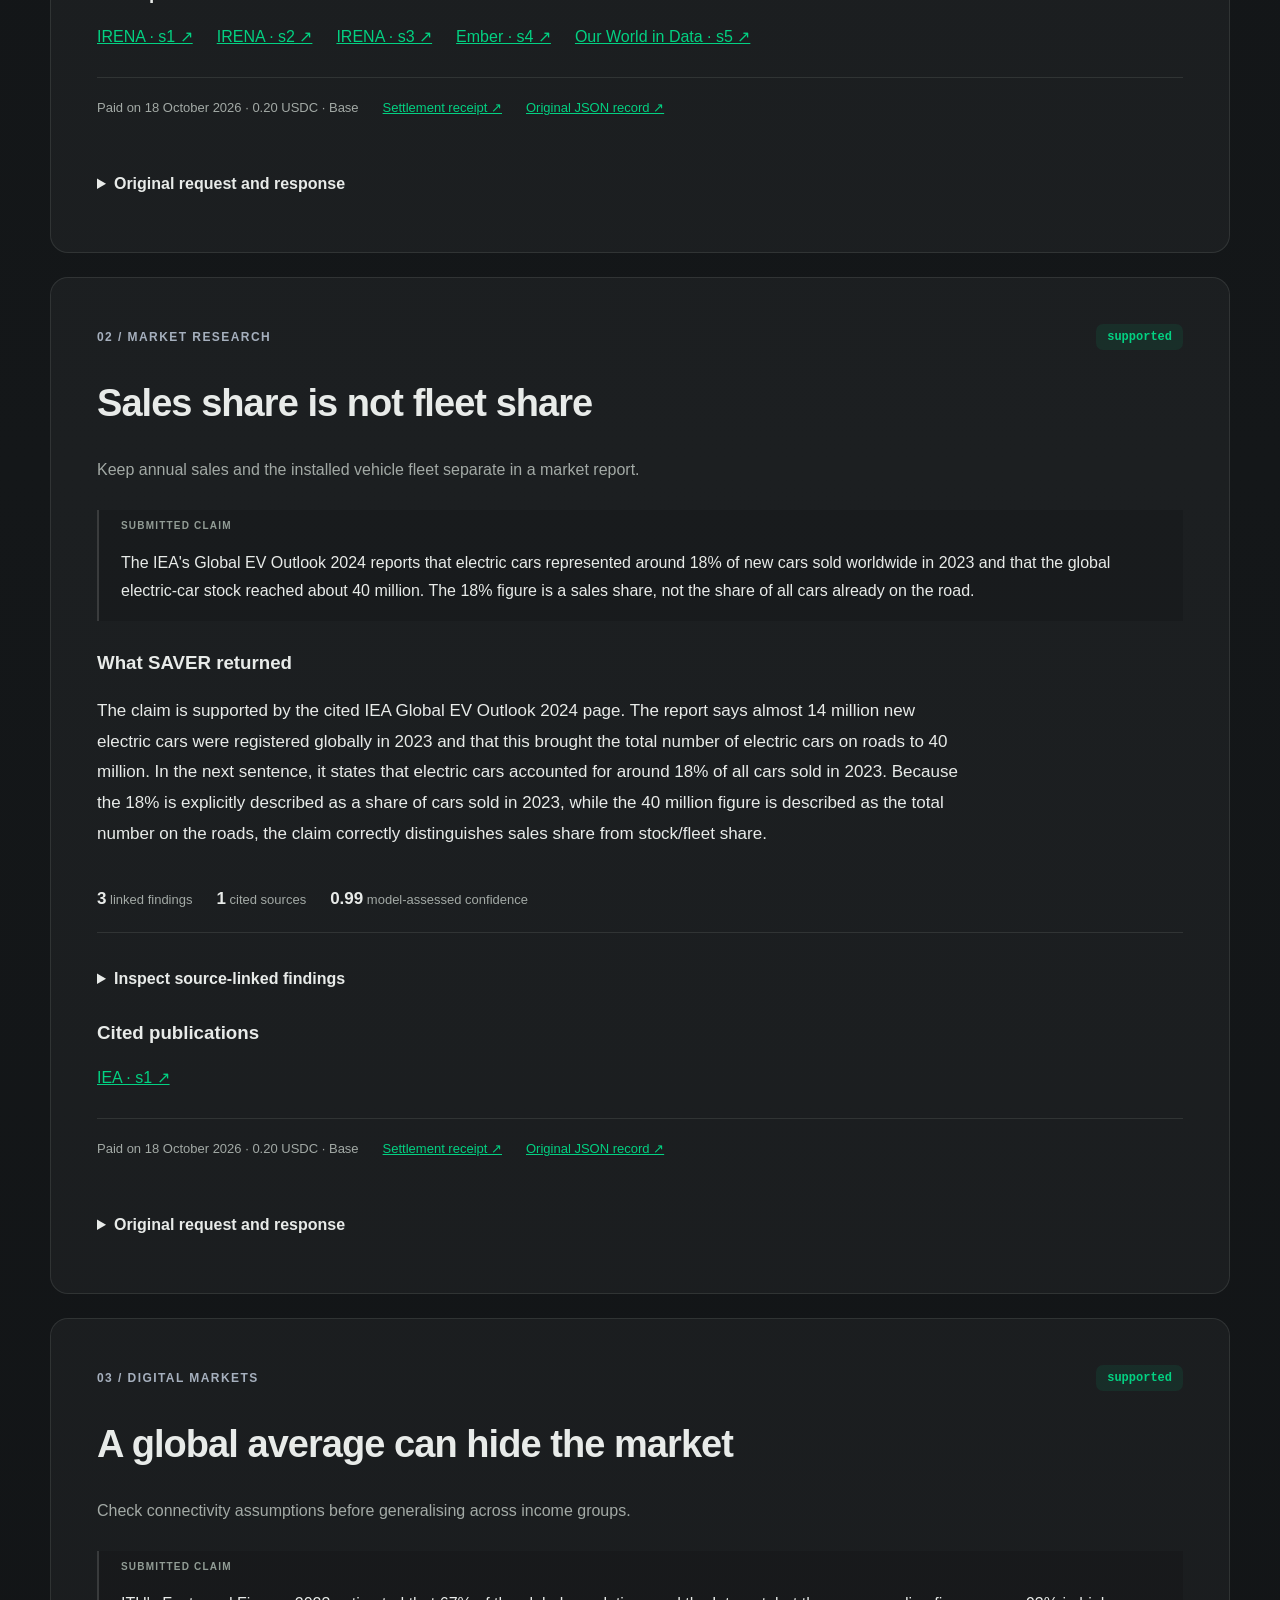
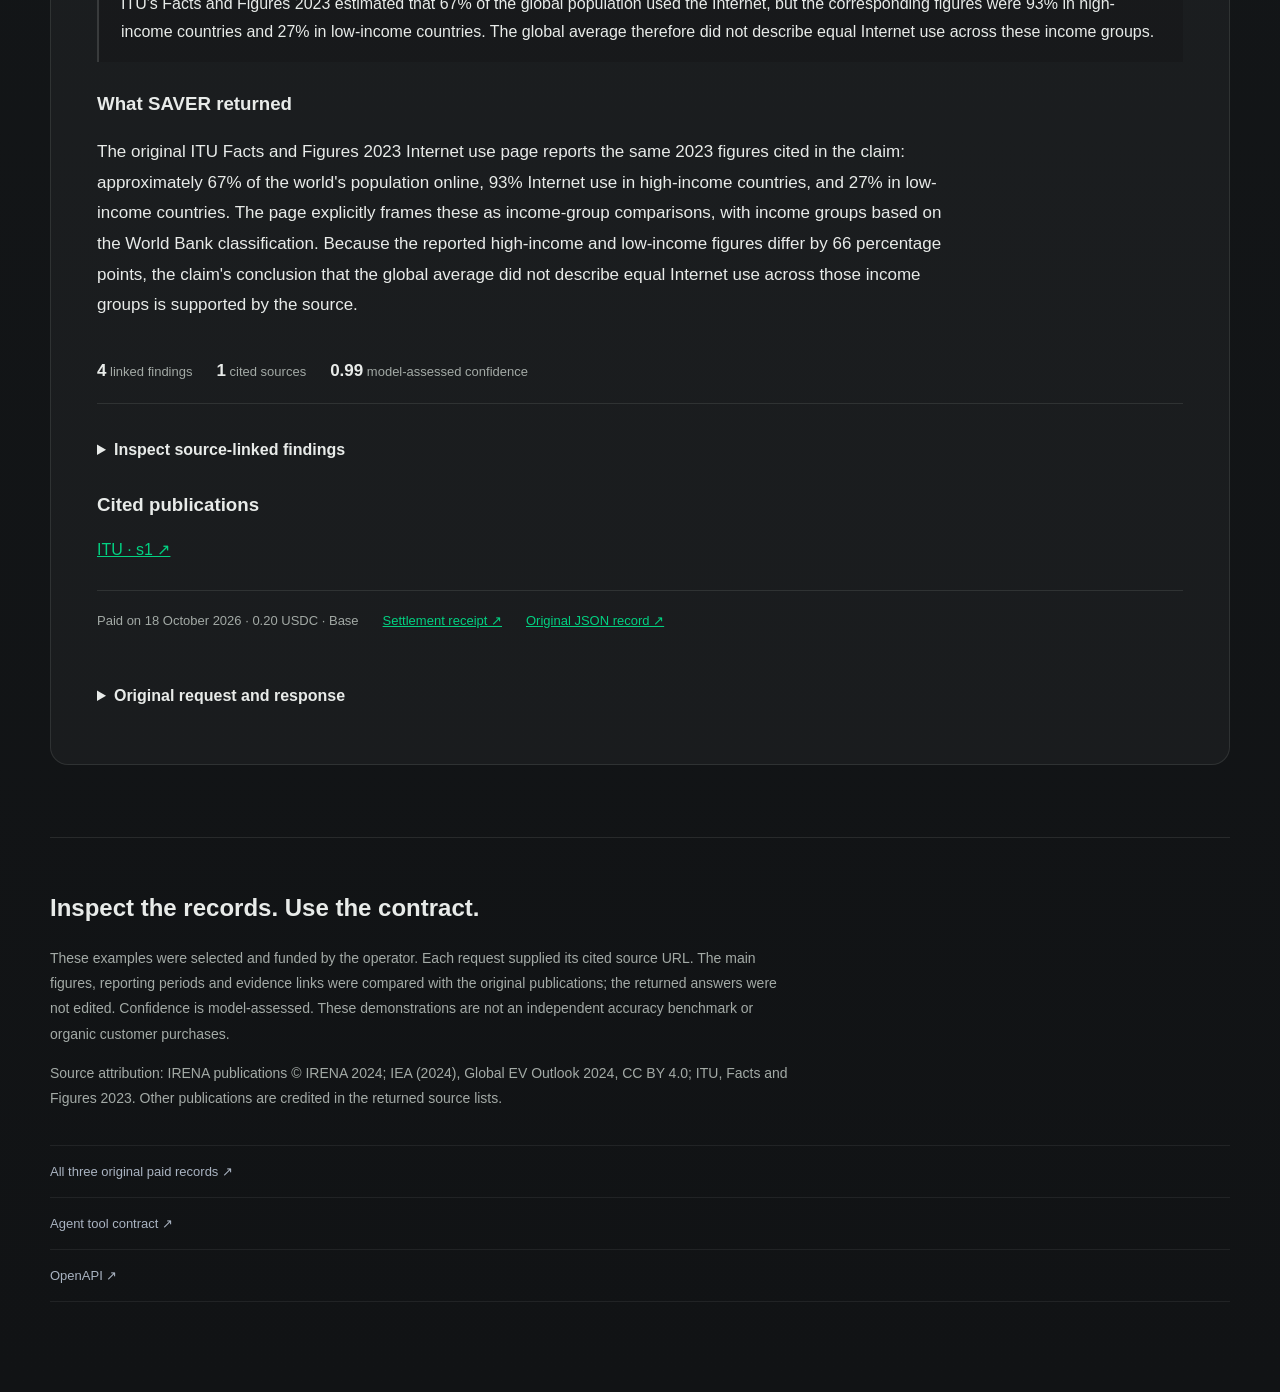
==== commit 182121ec: "Add privacy-respecting Clarity analytics" ====
--- a/examples/index.html
+++ b/examples/index.html
@@ -1,7 +1,15 @@
 <!doctype html><html lang="en"><head><meta charset="utf-8"><meta name="viewport" content="width=device-width,initial-scale=1">
 <title>Three real paid verification examples — SAVER Verifier</title>
 <meta name="description" content="Inspect three real, source-checked SAVER reports: energy capacity, electric-car market data and Internet use. Original responses and Base payment receipts.">
-<link rel="canonical" href="https://saververify.com/examples/"><link rel="stylesheet" href="/styles.css?v=professional-20261018"><link rel="icon" href="/favicon.svg" type="image/svg+xml"></head>
+<link rel="canonical" href="https://saververify.com/examples/"><link rel="stylesheet" href="/styles.css?v=professional-20261018"><link rel="icon" href="/favicon.svg" type="image/svg+xml">  <script>
+    (function(c,l,a,r,i,t,y){
+      c[a]=c[a]||function(){(c[a].q=c[a].q||[]).push(arguments)};
+      c[a]("consentv2",{ad_Storage:"denied",analytics_Storage:"denied"});
+      t=l.createElement(r);t.async=1;t.src="https://www.clarity.ms/tag/"+i;
+      y=l.getElementsByTagName(r)[0];y.parentNode.insertBefore(t,y);
+    })(window,document,"clarity","script","zf3gwm6dui");
+  </script>
+</head>
 <body><main class="shell example-page professional-examples"><a class="text-link" href="/">← SAVER Verifier</a>
 <header class="examples-heading"><span class="section-kicker">Three real paid checks</span><h1>The detail that changes the conclusion.</h1>
 <p>Three source-guided research checks, run against the live API after the source-linking update. Read the submitted claim, the unedited result and the evidence behind it.</p>
--- a/styles.css
+++ b/styles.css
@@ -1145,3 +1145,18 @@
 .examples-footer { margin: 72px 0 10px; padding-top: 32px; border-top: 1px solid var(--line); }
 .examples-footer p { max-width: 95ch; color: var(--muted); font-size: 14px; line-height: 1.8; }
 @media (max-width: 800px) { .case-previews { grid-template-columns: 1fr; } .case-preview h2 { font-size: 23px; } .examples-heading > p { font-size: 17px; } .case-explanation { font-size: 16px; } }
+
+/* Presentation refinement: clear report takeaway and a usable request address. */
+.terminal-footer { flex-direction: column; gap: 9px; }
+.terminal-footer .result-takeaway { margin: 0; color: #d4dcd7; font-size: 13px; line-height: 1.65; }
+.terminal-footer span { color: #929d96; font-size: 10px; line-height: 1.65; }
+.flow-label, .proof-kicker, .result-grid span { color: #929d96; }
+.code-section > * { min-width: 0; }
+.code-endpoint { display: flex; align-items: baseline; gap: 12px; padding: 18px 22px; border-bottom: 1px solid var(--line); }
+.code-endpoint > span { color: var(--accent); font-size: 11px; font-weight: 800; letter-spacing: .06em; }
+.code-endpoint code { color: #cbd5cf; font: 11px/1.7 ui-monospace, SFMono-Regular, Menlo, Consolas, monospace; overflow-wrap: anywhere; min-width: 0; }
+.code-copy .integration-note { margin-top: 18px; font-size: 14px; color: var(--muted); }
+.code-pane code { overflow-wrap: anywhere; }
+a:focus-visible, button:focus-visible, summary:focus-visible { outline: 2px solid var(--accent); outline-offset: 5px; }
+section[id] { scroll-margin-top: 96px; }
+.result-grid .verdict-text--contradicted { color: #ffc28b; }
